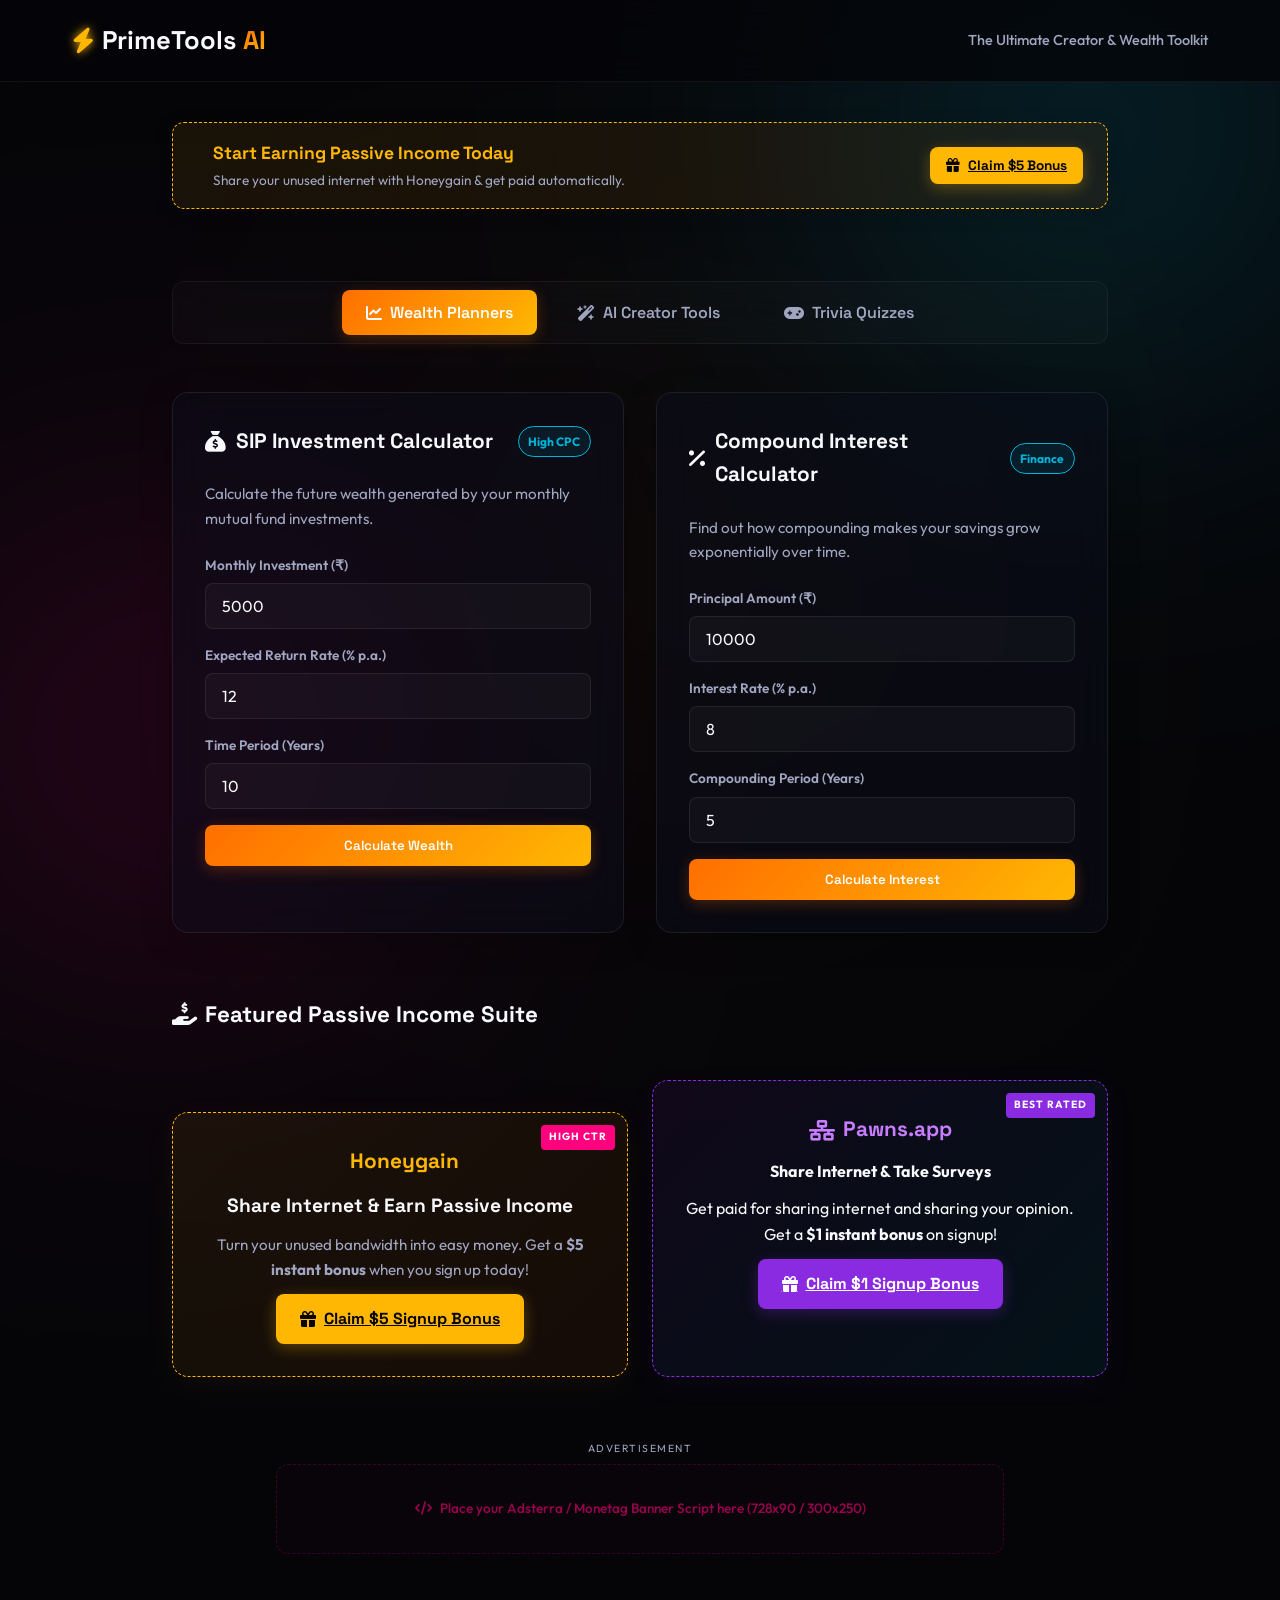
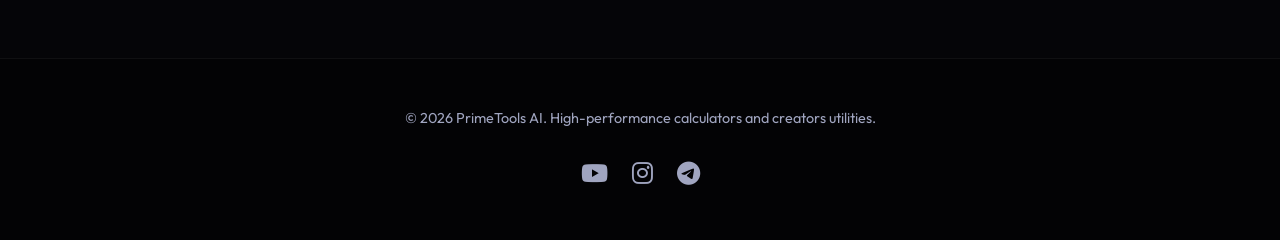
==== index.html @ d36f4ffd "initial commit" ====
<!DOCTYPE html>
<html lang="en">
<head>
  <meta charset="UTF-8">
  <meta name="viewport" content="width=device-width, initial-scale=1.0">
  <title>PrimeTools AI - Wealth Calculators, AI Creator Tools & Quizzes</title>
  <meta name="description" content="Calculate your future investments, generate viral social media content, and test your knowledge with interactive trivia quizzes.">
  <!-- Google Fonts -->
  <link rel="preconnect" href="https://fonts.googleapis.com">
  <link rel="preconnect" href="https://fonts.gstatic.com" crossorigin>
  <link href="https://fonts.googleapis.com/css2?family=Outfit:wght@400;500;600;700;800&family=Space+Grotesk:wght@400;500;600;700&display=swap" rel="stylesheet">
  <!-- Icons -->
  <link rel="stylesheet" href="https://cdnjs.cloudflare.com/ajax/libs/font-awesome/6.4.0/css/all.min.css">
  <link rel="stylesheet" href="style.css">
</head>
<body>

  <!-- Neon Glowing Background Shapes -->
  <div class="neon-glow glow-blue"></div>
  <div class="neon-glow glow-pink"></div>
  <div class="neon-glow glow-amber"></div>

  <!-- Header -->
  <header>
    <div class="header-container">
      <div class="logo">
        <i class="fa-solid fa-bolt logo-spark"></i>
        <span>PrimeTools <span class="accent-text">AI</span></span>
      </div>
      <div class="header-tagline">The Ultimate Creator & Wealth Toolkit</div>
    </div>
  </header>

  <main class="main-container">

    <!-- Honeygain Premium Leaderboard Banner -->
    <div class="honeygain-leaderboard">
      <div class="hg-leaderboard-content">
        <div class="hg-lb-left">
          <i class="fa-solid fa-bee hg-bee-icon" style="color: var(--accent-gold); font-size: 1.5rem;"></i>
          <div>
            <h3>Start Earning Passive Income Today</h3>
            <p>Share your unused internet with Honeygain & get paid automatically.</p>
          </div>
        </div>
        <a href="https://join.honeygain.com/YASHDBFA19" target="_blank" class="btn btn-honeygain btn-sm">
          <i class="fa-solid fa-gift"></i> Claim $5 Bonus
        </a>
      </div>
    </div>

    <!-- Interactive Navigation Tabs -->
    <div class="tabs-container">
      <button class="tab-btn active" onclick="switchTab('wealth')">
        <i class="fa-solid fa-chart-line"></i> Wealth Planners
      </button>
      <button class="tab-btn" onclick="switchTab('creator')">
        <i class="fa-solid fa-wand-magic-sparkles"></i> AI Creator Tools
      </button>
      <button class="tab-btn" onclick="switchTab('quizzes')">
        <i class="fa-solid fa-gamepad"></i> Trivia Quizzes
      </button>
    </div>

    <!-- TAB CONTENT: WEALTH PLANNERS -->
    <div id="wealth-tab" class="tab-content active">
      <div class="grid-two-cols">
        <!-- SIP Calculator Card -->
        <div class="glass-card tool-card">
          <div class="card-header">
            <h3><i class="fa-solid fa-sack-dollar"></i> SIP Investment Calculator</h3>
            <span class="badge badge-finance">High CPC</span>
          </div>
          <p class="tool-desc">Calculate the future wealth generated by your monthly mutual fund investments.</p>
          
          <div class="calculator-inputs">
            <div class="input-group">
              <label for="sip-monthly">Monthly Investment (₹)</label>
              <input type="number" id="sip-monthly" value="5000" min="500">
            </div>
            <div class="input-group">
              <label for="sip-rate">Expected Return Rate (% p.a.)</label>
              <input type="number" id="sip-rate" value="12" min="1" max="30">
            </div>
            <div class="input-group">
              <label for="sip-years">Time Period (Years)</label>
              <input type="number" id="sip-years" value="10" min="1" max="40">
            </div>
            <button class="btn btn-primary" onclick="calculateSIP()">Calculate Wealth</button>
          </div>

          <div class="calculator-results" id="sip-results" style="display: none;">
            <div class="result-row">
              <span>Invested Amount:</span>
              <span id="res-sip-invested" class="res-value">₹0</span>
            </div>
            <div class="result-row">
              <span>Estimated Returns:</span>
              <span id="res-sip-returns" class="res-value return-gain">₹0</span>
            </div>
            <div class="result-row total-wealth-row">
              <span>Total Future Value:</span>
              <span id="res-sip-total" class="res-value highlight-gold">₹0</span>
            </div>
          </div>
        </div>

        <!-- Compound Interest Calculator Card -->
        <div class="glass-card tool-card">
          <div class="card-header">
            <h3><i class="fa-solid fa-percent"></i> Compound Interest Calculator</h3>
            <span class="badge badge-finance">Finance</span>
          </div>
          <p class="tool-desc">Find out how compounding makes your savings grow exponentially over time.</p>

          <div class="calculator-inputs">
            <div class="input-group">
              <label for="ci-principal">Principal Amount (₹)</label>
              <input type="number" id="ci-principal" value="10000" min="100">
            </div>
            <div class="input-group">
              <label for="ci-rate">Interest Rate (% p.a.)</label>
              <input type="number" id="ci-rate" value="8" min="1" max="30">
            </div>
            <div class="input-group">
              <label for="ci-years">Compounding Period (Years)</label>
              <input type="number" id="ci-years" value="5" min="1" max="50">
            </div>
            <button class="btn btn-primary" onclick="calculateCI()">Calculate Interest</button>
          </div>

          <div class="calculator-results" id="ci-results" style="display: none;">
            <div class="result-row">
              <span>Initial Principal:</span>
              <span id="res-ci-principal" class="res-value">₹0</span>
            </div>
            <div class="result-row">
              <span>Interest Earned:</span>
              <span id="res-ci-earned" class="res-value return-gain">₹0</span>
            </div>
            <div class="result-row total-wealth-row">
              <span>Total Maturity Value:</span>
              <span id="res-ci-total" class="res-value highlight-cyan">₹0</span>
            </div>
          </div>
        </div>
      </div>
    </div>

    <!-- TAB CONTENT: AI CREATOR TOOLS -->
    <div id="creator-tab" class="tab-content">
      <div class="grid-two-cols">
        <!-- Title & Hooks Generator -->
        <div class="glass-card tool-card">
          <div class="card-header">
            <h3><i class="fa-solid fa-heading"></i> Viral Title & Hook Generator</h3>
            <span class="badge badge-ai">AI Utility</span>
          </div>
          <p class="tool-desc">Input a topic to instantly generate high-CTR clickbaity titles and hook statements.</p>
          
          <div class="input-group">
            <label for="creator-topic">Video Topic / Concept</label>
            <input type="text" id="creator-topic" placeholder="e.g. why Nokia failed, secret space discovery">
          </div>
          <button class="btn btn-primary" onclick="generateTitles()">Generate Titles & Hooks</button>

          <div class="ai-output-box" id="title-output" style="display: none;">
            <h4>Generated Title Options (High CTR):</h4>
            <ul class="options-list" id="generated-titles-list"></ul>
            <h4 style="margin-top: 1rem;">Opening Hook Sentences:</h4>
            <ul class="options-list" id="generated-hooks-list"></ul>
          </div>
        </div>

        <!-- Tags & Hashtags Generator -->
        <div class="glass-card tool-card">
          <div class="card-header">
            <h3><i class="fa-solid fa-hashtag"></i> Hashtag & SEO Tag Generator</h3>
            <span class="badge badge-ai">YouTube SEO</span>
          </div>
          <p class="tool-desc">Boost your search rankings with highly relevant SEO tags and viral social hashtags.</p>

          <div class="input-group">
            <label for="creator-niche">Video Niche / Category</label>
            <select id="creator-niche">
              <option value="business">Business Failures & Case Studies</option>
              <option value="football">Football History & Facts</option>
              <option value="space">Space & Cosmic Mysteries</option>
              <option value="conspiracy">Conspiracies & Secret History</option>
            </select>
          </div>
          <button class="btn btn-primary" onclick="generateTags()">Generate SEO Tags</button>

          <div class="ai-output-box" id="tags-output" style="display: none;">
            <h4>Viral Hashtags:</h4>
            <div id="hashtags-list" class="tags-badge-container"></div>
            <h4 style="margin-top: 1rem;">SEO Search Tags:</h4>
            <div id="seotags-list" class="tags-badge-container"></div>
            <button class="btn btn-secondary btn-sm" style="margin-top: 1rem;" onclick="copyAllTags()"><i class="fa-solid fa-copy"></i> Copy All Tags</button>
          </div>
        </div>
      </div>
    </div>

    <!-- TAB CONTENT: TRIVIA QUIZZES -->
    <div id="quizzes-tab" class="tab-content">
      <div class="kathas-grid">
        <!-- Quiz 1 -->
        <div class="glass-card katha-item" onclick="startQuiz('business')">
          <div class="katha-icon"><i class="fa-solid fa-briefcase"></i></div>
          <h3>Business Giants Downfall</h3>
          <p>Test your knowledge on why companies like Kodak, Blockbuster, and Yahoo collapsed. How much do you know?</p>
          <span class="read-more">Play Quiz Now <i class="fa-solid fa-gamepad"></i></span>
        </div>
        <!-- Quiz 2 -->
        <div class="glass-card katha-item" onclick="startQuiz('football')">
          <div class="katha-icon"><i class="fa-solid fa-circle-play"></i></div>
          <h3>Football Legends Trivia</h3>
          <p>Think you are a football expert? Answer questions about Messi, Ronaldo, Pele, and iconic World Cup matches.</p>
          <span class="read-more">Play Quiz Now <i class="fa-solid fa-gamepad"></i></span>
        </div>
        <!-- Quiz 3 -->
        <div class="glass-card katha-item" onclick="startQuiz('space')">
          <div class="katha-icon"><i class="fa-solid fa-meteor"></i></div>
          <h3>Cosmic Mysteries Quiz</h3>
          <p>Unravel the secrets of parallel universes, black holes, and mysterious cosmic events in this celestial test.</p>
          <span class="read-more">Play Quiz Now <i class="fa-solid fa-gamepad"></i></span>
        </div>
      </div>
    </div>

    <!-- Passive Income Zone (Honeygain & Pawns.app Grid) -->
    <h3 class="section-title"><i class="fa-solid fa-hand-holding-dollar"></i> Featured Passive Income Suite</h3>
    <div class="passive-grid">
      <!-- Honeygain Premium Affiliate Ad Card -->
      <div class="honeygain-ad-card">
        <div class="hg-badge">HIGH CTR</div>
        <div class="hg-content">
          <div class="hg-logo-sec">
            <i class="fa-solid fa-bee hg-bee-icon"></i>
            <span>Honeygain</span>
          </div>
          <h4>Share Internet & Earn Passive Income</h4>
          <p>Turn your unused bandwidth into easy money. Get a <strong>$5 instant bonus</strong> when you sign up today!</p>
          <a href="https://join.honeygain.com/YASHDBFA19" target="_blank" class="btn btn-honeygain">
            <i class="fa-solid fa-gift"></i> Claim $5 Signup Bonus
          </a>
        </div>
      </div>

      <!-- Pawns.app Premium Affiliate Ad Card -->
      <div class="pawns-ad-card">
        <div class="hg-badge pawns-badge">BEST RATED</div>
        <div class="hg-content">
          <div class="hg-logo-sec pawns-logo-sec">
            <i class="fa-solid fa-network-wired pawns-icon"></i>
            <span>Pawns.app</span>
          </div>
          <h4>Share Internet & Take Surveys</h4>
          <p>Get paid for sharing internet and sharing your opinion. Get a <strong>$1 instant bonus</strong> on signup!</p>
          <a href="https://pawns.app/?r=19926794" target="_blank" class="btn btn-pawns">
            <i class="fa-solid fa-gift"></i> Claim $1 Signup Bonus
          </a>
        </div>
      </div>
    </div>

    <!-- Adsterra / Monetag Banner Placement Placeholder -->
    <div class="adsterra-banner-slot">
      <span class="adsterra-badge">ADVERTISEMENT</span>
      <div class="adsterra-html-wrapper">
        <!-- Paste your Adsterra or Monetag 728x90 Banner Script Code Here -->
        <!-- Example: <script type="text/javascript"> ... </script> -->
        <span class="adsterra-placeholder-text">
          <i class="fa-solid fa-code"></i> Place your Adsterra / Monetag Banner Script here (728x90 / 300x250)
        </span>
      </div>
    </div>

  </main>

  <!-- Footer -->
  <footer>
    <div class="footer-content">
      <p>&copy; 2026 PrimeTools AI. High-performance calculators and creators utilities.</p>
      <div class="social-links">
        <a href="#"><i class="fa-brands fa-youtube"></i></a>
        <a href="#"><i class="fa-brands fa-instagram"></i></a>
        <a href="#"><i class="fa-brands fa-telegram"></i></a>
      </div>
    </div>
  </footer>

  <!-- QUIZ INTERACTIVE MODAL -->
  <div id="quiz-modal" class="modal">
    <div class="glass-card modal-content">
      <span class="close-btn" onclick="closeQuizModal()">&times;</span>
      <h2 id="quiz-title"><i class="fa-solid fa-circle-question"></i> Trivia Question</h2>
      <div class="modal-body">
        <div id="quiz-question-box" class="quiz-question-text">Question goes here...</div>
        
        <!-- Answer Choices Grid -->
        <div class="choices-grid" id="quiz-choices-box"></div>
        
        <div class="quiz-footer">
          <div class="quiz-score-indicator">Score: <span id="quiz-current-score" class="highlight-gold">0</span></div>
          <button id="quiz-next-btn" class="btn btn-primary" style="display: none;" onclick="nextQuestion()">Next Question</button>
        </div>
      </div>
    </div>
  </div>

  <script src="app.js"></script>
</body>
</html>
---- style.css ----
/* RESET & DESIGN SYSTEM VARIABLES */
:root {
  --bg-color: #050508;
  --card-bg: rgba(13, 15, 30, 0.45);
  --card-border: rgba(255, 255, 255, 0.08);
  --text-primary: #f8f9fc;
  --text-secondary: #a0a5c0;
  
  /* Glowing Saffron & Cyber Colors */
  --accent-gold: #ffb703;
  --accent-saffron: #ff6f00;
  --accent-blue: #00b4d8;
  --accent-pink: #ff007f;
  
  --glow-saffron: rgba(255, 111, 0, 0.25);
  --glow-blue: rgba(0, 180, 216, 0.2);
  --glow-pink: rgba(255, 0, 127, 0.2);
  
  --font-display: 'Space Grotesk', sans-serif;
  --font-body: 'Outfit', sans-serif;
  --glass-blur: blur(18px);
}

* {
  box-sizing: border-box;
  margin: 0;
  padding: 0;
  scroll-behavior: smooth;
}

body {
  background-color: var(--bg-color);
  color: var(--text-primary);
  font-family: var(--font-body);
  line-height: 1.6;
  overflow-x: hidden;
  position: relative;
  min-height: 100vh;
}

/* NEON GLOW EFFECTS */
.neon-glow {
  position: fixed;
  border-radius: 50%;
  filter: blur(150px);
  z-index: -1;
  pointer-events: none;
  opacity: 0.35;
  mix-blend-mode: screen;
}

.glow-blue {
  width: 50vw;
  height: 50vw;
  top: -15vw;
  right: -10vw;
  background: radial-gradient(circle, var(--accent-blue), transparent 70%);
  animation: floatOrb 25s ease-in-out infinite alternate;
}

.glow-pink {
  width: 45vw;
  height: 45vw;
  bottom: -10vw;
  left: -10vw;
  background: radial-gradient(circle, var(--accent-pink), transparent 70%);
  animation: floatOrb 20s ease-in-out infinite alternate-reverse;
}

.glow-amber {
  width: 35vw;
  height: 35vw;
  top: 40%;
  left: 35%;
  background: radial-gradient(circle, var(--accent-saffron), transparent 70%);
  opacity: 0.15;
}

@keyframes floatOrb {
  0% { transform: translate(0, 0) scale(1); }
  100% { transform: translate(8vw, 6vw) scale(1.2); }
}

/* HEADER */
header {
  background: rgba(5, 5, 8, 0.75);
  backdrop-filter: var(--glass-blur);
  border-bottom: 1px solid rgba(255, 255, 255, 0.05);
  position: sticky;
  top: 0;
  z-index: 100;
}

.header-container {
  max-width: 1200px;
  margin: 0 auto;
  padding: 1.25rem 2rem;
  display: flex;
  justify-content: space-between;
  align-items: center;
}

.logo {
  font-family: var(--font-display);
  font-size: 1.6rem;
  font-weight: 700;
  display: flex;
  align-items: center;
  gap: 0.5rem;
}

.logo-spark {
  color: var(--accent-gold);
  text-shadow: 0 0 10px var(--accent-gold);
}

.accent-text {
  background: linear-gradient(135deg, var(--accent-saffron), var(--accent-gold));
  -webkit-background-clip: text;
  -webkit-text-fill-color: transparent;
}

.header-tagline {
  color: var(--text-secondary);
  font-size: 0.9rem;
  font-weight: 500;
}

/* MAIN CONTAINER */
.main-container {
  max-width: 1000px;
  margin: 0 auto;
  padding: 2.5rem 2rem;
  display: flex;
  flex-direction: column;
  gap: 3rem;
}

/* ADSENSE WRAPPERS */
.ad-container {
  display: flex;
  flex-direction: column;
  gap: 0.4rem;
  margin: 0.5rem 0;
  width: 100%;
}

.ad-badge {
  font-size: 0.7rem;
  color: var(--text-secondary);
  text-transform: uppercase;
  letter-spacing: 1.5px;
  text-align: center;
}

.ad-slot {
  width: 100%;
  height: 90px;
  background: rgba(255, 255, 255, 0.02);
  border: 1px dashed rgba(255, 255, 255, 0.1);
  border-radius: 10px;
  display: flex;
  align-items: center;
  justify-content: center;
  transition: all 0.3s ease;
}

.ad-placeholder-text {
  font-size: 0.8rem;
  color: rgba(255, 255, 255, 0.25);
  display: flex;
  align-items: center;
  gap: 0.5rem;
}

.square-ad .ad-slot {
  height: 250px;
  max-width: 300px;
  margin: 0 auto;
}

/* TABS CONTAINER */
.tabs-container {
  display: flex;
  justify-content: center;
  gap: 1rem;
  background: rgba(255, 255, 255, 0.02);
  border: 1px solid rgba(255, 255, 255, 0.05);
  padding: 0.5rem;
  border-radius: 12px;
  backdrop-filter: var(--glass-blur);
}

.tab-btn {
  font-family: var(--font-display);
  font-weight: 600;
  font-size: 1rem;
  padding: 0.75rem 1.5rem;
  background: none;
  border: none;
  color: var(--text-secondary);
  cursor: pointer;
  border-radius: 8px;
  transition: all 0.3s cubic-bezier(0.165, 0.84, 0.44, 1);
  display: flex;
  align-items: center;
  gap: 0.5rem;
}

.tab-btn:hover {
  color: var(--text-primary);
  background: rgba(255, 255, 255, 0.03);
}

.tab-btn.active {
  background: linear-gradient(135deg, var(--accent-saffron), var(--accent-gold));
  color: white;
  box-shadow: 0 4px 15px var(--glow-saffron);
}

/* TAB CONTENT SWITCHING */
.tab-content {
  display: none;
  animation: fadeIn 0.4s ease;
}

.tab-content.active {
  display: block;
}

@keyframes fadeIn {
  from { opacity: 0; transform: translateY(10px); }
  to { opacity: 1; transform: translateY(0); }
}

/* GRIDS */
.grid-two-cols {
  display: grid;
  grid-template-columns: repeat(auto-fit, minmax(320px, 1fr));
  gap: 2rem;
}

/* GLASS CARD */
.glass-card {
  background: var(--card-bg);
  backdrop-filter: var(--glass-blur);
  border: 1px solid var(--card-border);
  border-radius: 16px;
  box-shadow: 0 8px 32px 0 rgba(0, 0, 0, 0.25);
  transition: all 0.3s cubic-bezier(0.165, 0.84, 0.44, 1);
}

.glass-card:hover {
  border-color: rgba(255, 255, 255, 0.15);
  box-shadow: 0 12px 40px rgba(0, 180, 216, 0.15);
  transform: translateY(-4px);
}

/* TOOL CARDS */
.tool-card {
  padding: 2rem;
  display: flex;
  flex-direction: column;
  gap: 1.5rem;
}

.card-header {
  display: flex;
  justify-content: space-between;
  align-items: center;
}

.card-header h3 {
  font-family: var(--font-display);
  font-size: 1.3rem;
  display: flex;
  align-items: center;
  gap: 0.6rem;
}

.badge {
  font-size: 0.75rem;
  font-weight: 700;
  padding: 0.3rem 0.6rem;
  border-radius: 20px;
  border: 1px solid;
}

.badge-finance {
  background: rgba(0, 180, 216, 0.1);
  border-color: var(--accent-blue);
  color: var(--accent-blue);
}

.badge-ai {
  background: rgba(255, 0, 127, 0.1);
  border-color: var(--accent-pink);
  color: var(--accent-pink);
}

.tool-desc {
  color: var(--text-secondary);
  font-size: 0.95rem;
}

/* CALCULATOR FORMS */
.calculator-inputs {
  display: flex;
  flex-direction: column;
  gap: 1rem;
}

.input-group {
  display: flex;
  flex-direction: column;
  gap: 0.4rem;
}

.input-group label {
  font-size: 0.85rem;
  color: var(--text-secondary);
  font-weight: 600;
}

.input-group input, .input-group select {
  font-family: var(--font-body);
  font-size: 1rem;
  padding: 0.75rem 1rem;
  background: rgba(255, 255, 255, 0.03);
  border: 1px solid rgba(255, 255, 255, 0.08);
  border-radius: 8px;
  color: var(--text-primary);
  outline: none;
  transition: all 0.3s ease;
}

.input-group input:focus, .input-group select:focus {
  border-color: var(--accent-blue);
  background: rgba(255, 255, 255, 0.05);
}

/* BUTTONS */
.btn {
  font-family: var(--font-display);
  font-weight: 600;
  padding: 0.75rem 1.5rem;
  border-radius: 8px;
  border: none;
  cursor: pointer;
  display: flex;
  align-items: center;
  justify-content: center;
  gap: 0.5rem;
  transition: all 0.3s ease;
}

.btn-primary {
  background: linear-gradient(135deg, var(--accent-saffron), var(--accent-gold));
  color: white;
  box-shadow: 0 4px 15px var(--glow-saffron);
}

.btn-primary:hover {
  transform: translateY(-2px);
  box-shadow: 0 6px 20px rgba(255, 111, 0, 0.45);
}

.btn-secondary {
  background: rgba(255, 255, 255, 0.05);
  border: 1px solid rgba(255, 255, 255, 0.1);
  color: var(--text-primary);
}

.btn-secondary:hover {
  background: rgba(255, 255, 255, 0.1);
  border-color: rgba(255, 255, 255, 0.2);
}

.btn-sm {
  padding: 0.5rem 1rem;
  font-size: 0.85rem;
}

/* RESULTS BOX */
.calculator-results {
  background: rgba(0, 0, 0, 0.2);
  border: 1px solid rgba(255, 255, 255, 0.05);
  border-radius: 10px;
  padding: 1.25rem;
  display: flex;
  flex-direction: column;
  gap: 0.75rem;
  animation: slideUp 0.4s ease;
}

@keyframes slideUp {
  from { opacity: 0; transform: translateY(10px); }
  to { opacity: 1; transform: translateY(0); }
}

.result-row {
  display: flex;
  justify-content: space-between;
  font-size: 0.95rem;
}

.res-value {
  font-weight: 600;
}

.return-gain {
  color: #06d6a0;
}

.total-wealth-row {
  border-top: 1px solid rgba(255, 255, 255, 0.05);
  padding-top: 0.75rem;
  font-weight: 700;
  font-size: 1.1rem;
}

.highlight-gold {
  color: var(--accent-gold);
  text-shadow: 0 0 10px rgba(255, 183, 3, 0.3);
}

.highlight-cyan {
  color: var(--accent-blue);
  text-shadow: 0 0 10px rgba(0, 180, 216, 0.3);
}

/* AI OUTPUT BOX */
.ai-output-box {
  background: rgba(0, 0, 0, 0.25);
  border: 1px solid rgba(255, 255, 255, 0.05);
  border-radius: 10px;
  padding: 1.5rem;
  display: flex;
  flex-direction: column;
  gap: 1rem;
  animation: slideUp 0.4s ease;
}

.ai-output-box h4 {
  font-family: var(--font-display);
  font-size: 1.05rem;
  border-bottom: 1px solid rgba(255, 255, 255, 0.05);
  padding-bottom: 0.5rem;
}

.options-list {
  list-style: none;
  display: flex;
  flex-direction: column;
  gap: 0.75rem;
}

.options-list li {
  padding: 0.75rem 1rem;
  background: rgba(255, 255, 255, 0.02);
  border: 1px solid rgba(255, 255, 255, 0.05);
  border-radius: 8px;
  font-size: 0.95rem;
  cursor: pointer;
  transition: all 0.3s ease;
  position: relative;
}

.options-list li:hover {
  background: rgba(255, 255, 255, 0.05);
  border-color: var(--accent-blue);
  transform: translateX(4px);
}

.options-list li::after {
  content: 'Copy';
  position: absolute;
  right: 12px;
  top: 50%;
  transform: translateY(-50%);
  font-size: 0.75rem;
  color: var(--text-secondary);
  opacity: 0;
  transition: opacity 0.3s ease;
}

.options-list li:hover::after {
  opacity: 1;
}

/* TAGS CONTAINER */
.tags-badge-container {
  display: flex;
  flex-wrap: wrap;
  gap: 0.5rem;
}

.tag-badge {
  font-size: 0.8rem;
  font-weight: 500;
  background: rgba(255, 255, 255, 0.03);
  border: 1px solid rgba(255, 255, 255, 0.08);
  padding: 0.4rem 0.8rem;
  border-radius: 20px;
  cursor: pointer;
  transition: all 0.3s ease;
}

.tag-badge:hover {
  background: rgba(255, 0, 127, 0.08);
  border-color: var(--accent-pink);
  color: var(--accent-pink);
}

/* KATHAS GRID */
.kathas-grid {
  display: grid;
  grid-template-columns: repeat(auto-fit, minmax(280px, 1fr));
  gap: 1.5rem;
}

.katha-item {
  padding: 2rem;
  cursor: pointer;
  display: flex;
  flex-direction: column;
  gap: 1rem;
}

.katha-icon {
  width: 50px;
  height: 50px;
  background: rgba(0, 180, 216, 0.1);
  border: 1px solid var(--accent-blue);
  border-radius: 50%;
  display: flex;
  align-items: center;
  justify-content: center;
  font-size: 1.5rem;
  color: var(--accent-blue);
  text-shadow: 0 0 8px var(--glow-blue);
}

.katha-item:nth-child(2) .katha-icon {
  background: rgba(255, 111, 0, 0.1);
  border-color: var(--accent-saffron);
  color: var(--accent-saffron);
}

.katha-item:nth-child(3) .katha-icon {
  background: rgba(255, 0, 127, 0.1);
  border-color: var(--accent-pink);
  color: var(--accent-pink);
}

.katha-item h3 {
  font-family: var(--font-display);
  font-size: 1.25rem;
}

.katha-item p {
  color: var(--text-secondary);
  font-size: 0.95rem;
  flex-grow: 1;
}

.read-more {
  font-size: 0.9rem;
  font-weight: 600;
  color: var(--accent-gold);
  display: flex;
  align-items: center;
  gap: 0.3rem;
  transition: all 0.3s ease;
}

.katha-item:hover .read-more {
  transform: translateX(5px);
}

/* FOOTER */
footer {
  border-top: 1px solid rgba(255, 255, 255, 0.05);
  background: #030305;
  padding: 3rem 2rem;
  margin-top: 4rem;
  text-align: center;
}

.footer-content {
  max-width: 1200px;
  margin: 0 auto;
  display: flex;
  flex-direction: column;
  align-items: center;
  gap: 1.5rem;
}

.footer-content p {
  color: var(--text-secondary);
  font-size: 0.9rem;
}

.social-links {
  display: flex;
  gap: 1.5rem;
}

.social-links a {
  color: var(--text-secondary);
  font-size: 1.5rem;
  transition: all 0.3s ease;
}

.social-links a:hover {
  color: var(--accent-gold);
}

/* MODAL STYLES */
.modal {
  display: none;
  position: fixed;
  top: 0;
  left: 0;
  width: 100%;
  height: 100%;
  background: rgba(0, 0, 0, 0.85);
  backdrop-filter: blur(8px);
  z-index: 1000;
  align-items: center;
  justify-content: center;
}

.modal-content {
  width: 90%;
  max-width: 550px;
  padding: 2.5rem;
  position: relative;
  max-height: 80vh;
  overflow-y: auto;
}

.close-btn {
  position: absolute;
  top: 1rem;
  right: 1.5rem;
  font-size: 2rem;
  cursor: pointer;
  color: var(--text-secondary);
  transition: color 0.3s ease;
}

.close-btn:hover {
  color: var(--accent-pink);
}

.modal-body {
  margin-top: 1.5rem;
  display: flex;
  flex-direction: column;
  gap: 1.5rem;
}

/* QUIZ SPECIFICS */
.quiz-question-text {
  font-size: 1.25rem;
  font-weight: 600;
  color: var(--text-primary);
  line-height: 1.4;
  border-left: 4px solid var(--accent-gold);
  padding-left: 0.75rem;
}

.choices-grid {
  display: flex;
  flex-direction: column;
  gap: 0.75rem;
  margin: 1.5rem 0;
}

.quiz-choice-btn {
  width: 100%;
  text-align: left;
  padding: 1rem 1.25rem;
  background: rgba(255, 255, 255, 0.02);
  border: 1px solid rgba(255, 255, 255, 0.08);
  border-radius: 8px;
  color: var(--text-primary);
  font-family: var(--font-body);
  font-size: 1rem;
  cursor: pointer;
  transition: all 0.3s ease;
}

.quiz-choice-btn:hover:not(.selected) {
  background: rgba(255, 255, 255, 0.05);
  border-color: rgba(255, 255, 255, 0.2);
}

.quiz-choice-btn.correct {
  background: rgba(6, 214, 160, 0.15) !important;
  border-color: #06d6a0 !important;
  color: #06d6a0;
  font-weight: 600;
}

.quiz-choice-btn.wrong {
  background: rgba(239, 71, 111, 0.15) !important;
  border-color: #ef476f !important;
  color: #ef476f;
}

.quiz-footer {
  display: flex;
  justify-content: space-between;
  align-items: center;
  border-top: 1px solid rgba(255, 255, 255, 0.05);
  padding-top: 1rem;
}

.quiz-score-indicator {
  font-weight: 600;
  font-size: 1rem;
}

/* RESPONSIVE */
@media (max-width: 768px) {
  .header-container {
    flex-direction: column;
    gap: 0.5rem;
    text-align: center;
  }
  .tabs-container {
    flex-direction: column;
    width: 100%;
  }
  .tab-btn {
    justify-content: center;
    width: 100%;
  }
}

/* HONEYGAIN AFFILIATE CARD */
.honeygain-ad-card {
  background: linear-gradient(135deg, rgba(255, 183, 3, 0.07), rgba(255, 111, 0, 0.07));
  border: 1px dashed var(--accent-gold);
  border-radius: 16px;
  padding: 2rem;
  text-align: center;
  position: relative;
  overflow: hidden;
  box-shadow: 0 8px 32px 0 rgba(255, 183, 3, 0.05);
  margin-top: 2rem;
  transition: all 0.3s cubic-bezier(0.165, 0.84, 0.44, 1);
}

.honeygain-ad-card:hover {
  border-style: solid;
  transform: translateY(-4px);
  box-shadow: 0 12px 40px rgba(255, 183, 3, 0.15);
}

.hg-badge {
  position: absolute;
  top: 12px;
  right: 12px;
  background: var(--accent-pink);
  color: white;
  font-size: 0.65rem;
  font-weight: 700;
  padding: 0.25rem 0.5rem;
  border-radius: 4px;
  letter-spacing: 1px;
}

.hg-content {
  display: flex;
  flex-direction: column;
  align-items: center;
  gap: 0.75rem;
}

.hg-logo-sec {
  display: flex;
  align-items: center;
  gap: 0.5rem;
  font-family: var(--font-display);
  font-size: 1.3rem;
  font-weight: 700;
  color: var(--accent-gold);
}

.hg-bee-icon {
  animation: hoverBee 2s ease-in-out infinite alternate;
}

@keyframes hoverBee {
  0% { transform: translateY(0) rotate(0deg); }
  100% { transform: translateY(-4px) rotate(5deg); }
}

.honeygain-ad-card h4 {
  font-family: var(--font-display);
  font-size: 1.2rem;
  font-weight: 700;
}

.honeygain-ad-card p {
  color: var(--text-secondary);
  font-size: 0.95rem;
  max-width: 500px;
}

.btn-honeygain {
  background: var(--accent-gold);
  color: #050508;
  font-weight: 700;
  box-shadow: 0 4px 15px rgba(255, 183, 3, 0.3);
}

.btn-honeygain:hover {
  background: #ffc300;
  transform: translateY(-2px);
  box-shadow: 0 6px 20px rgba(255, 183, 3, 0.5);
}

/* HONEYGAIN LEADERBOARD */
.honeygain-leaderboard {
  background: linear-gradient(90deg, rgba(255, 183, 3, 0.08), rgba(255, 111, 0, 0.08));
  border: 1px dashed var(--accent-gold);
  border-radius: 12px;
  padding: 1rem 1.5rem;
  margin-bottom: 1.5rem;
  box-shadow: 0 4px 20px rgba(0, 0, 0, 0.15);
  transition: all 0.3s ease;
}

.honeygain-leaderboard:hover {
  border-style: solid;
  transform: translateY(-2px);
  box-shadow: 0 6px 25px rgba(255, 183, 3, 0.12);
}

.hg-leaderboard-content {
  display: flex;
  justify-content: space-between;
  align-items: center;
  flex-wrap: wrap;
  gap: 1rem;
}

.hg-lb-left {
  display: flex;
  align-items: center;
  gap: 1rem;
  text-align: left;
}

.hg-lb-left h3 {
  font-family: var(--font-display);
  font-size: 1.1rem;
  font-weight: 700;
  color: var(--accent-gold);
  margin-bottom: 0.2rem;
}

.hg-lb-left p {
  color: var(--text-secondary);
  font-size: 0.85rem;
}

@media (max-width: 600px) {
  .hg-leaderboard-content {
    flex-direction: column;
    text-align: center;
  }
  .hg-lb-left {
    flex-direction: column;
    text-align: center;
    gap: 0.5rem;
  }
}

/* PASSIVE INCOME SUITE GRID */
.section-title {
  font-family: var(--font-display);
  font-size: 1.4rem;
  margin-top: 1rem;
  margin-bottom: -1rem;
  display: flex;
  align-items: center;
  gap: 0.5rem;
  color: var(--text-primary);
}

.passive-grid {
  display: grid;
  grid-template-columns: repeat(auto-fit, minmax(320px, 1fr));
  gap: 1.5rem;
  margin-top: 1rem;
}

/* PAWNS APP CARD */
.pawns-ad-card {
  background: linear-gradient(135deg, rgba(138, 43, 226, 0.08), rgba(0, 180, 216, 0.08));
  border: 1px dashed #8a2be2;
  border-radius: 16px;
  padding: 2rem;
  text-align: center;
  position: relative;
  overflow: hidden;
  box-shadow: 0 8px 32px 0 rgba(138, 43, 226, 0.05);
  transition: all 0.3s cubic-bezier(0.165, 0.84, 0.44, 1);
}

.pawns-ad-card:hover {
  border-style: solid;
  transform: translateY(-4px);
  box-shadow: 0 12px 40px rgba(138, 43, 226, 0.15);
}

.pawns-badge {
  background: #8a2be2 !important;
}

.pawns-logo-sec {
  color: #c77dff !important;
}

.pawns-icon {
  animation: pulseIcon 2.5s infinite alternate;
}

@keyframes pulseIcon {
  0% { transform: scale(1); }
  100% { transform: scale(1.1); }
}

.btn-pawns {
  background: #8a2be2;
  color: white;
  font-weight: 700;
  box-shadow: 0 4px 15px rgba(138, 43, 226, 0.3);
}

.btn-pawns:hover {
  background: #9d4edd;
  transform: translateY(-2px);
  box-shadow: 0 6px 20px rgba(138, 43, 226, 0.5);
}

/* ADSTERRA BANNER SLOT */
.adsterra-banner-slot {
  width: 100%;
  max-width: 728px;
  margin: 1rem auto 0 auto;
  display: flex;
  flex-direction: column;
  align-items: center;
  gap: 0.4rem;
}

.adsterra-badge {
  font-size: 0.65rem;
  color: var(--text-secondary);
  text-transform: uppercase;
  letter-spacing: 1.5px;
}

.adsterra-html-wrapper {
  width: 100%;
  min-height: 90px;
  background: rgba(255, 0, 127, 0.02);
  border: 1px dashed rgba(255, 0, 127, 0.2);
  border-radius: 12px;
  display: flex;
  align-items: center;
  justify-content: center;
  padding: 1.5rem;
  text-align: center;
  transition: all 0.3s ease;
}

.adsterra-html-wrapper:hover {
  border-color: var(--accent-pink);
  background: rgba(255, 0, 127, 0.04);
}

.adsterra-placeholder-text {
  font-size: 0.85rem;
  color: rgba(255, 0, 127, 0.6);
  font-weight: 500;
  display: flex;
  align-items: center;
  gap: 0.5rem;
}
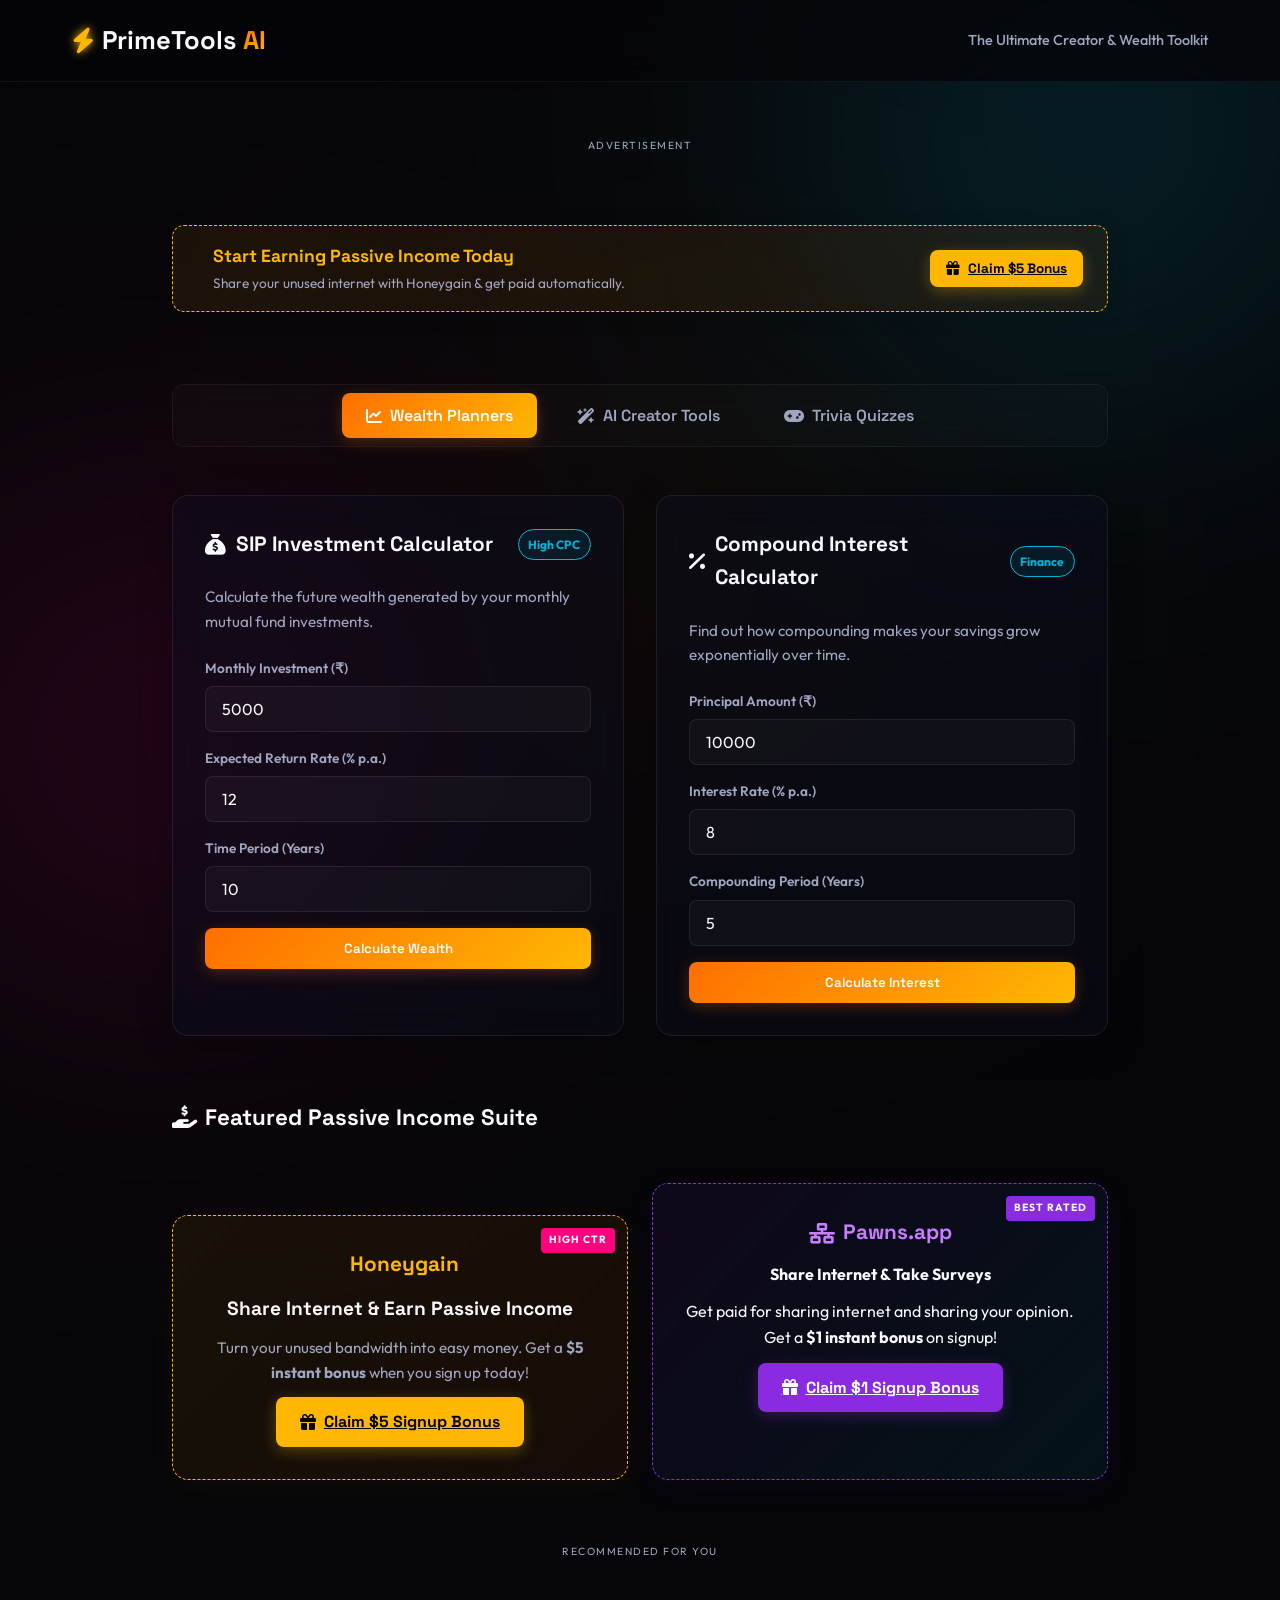
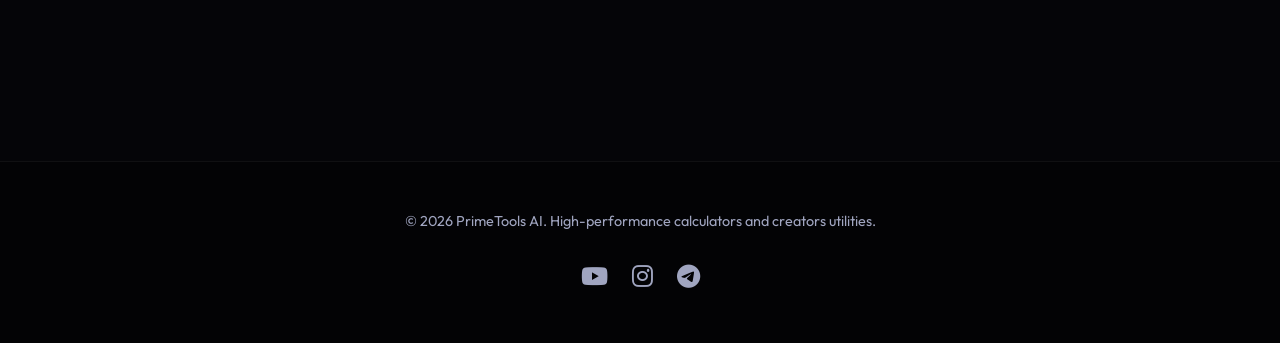
==== commit 5e5aa05a: "integrate adsterra banners and smartlink" ====
--- a/index.html
+++ b/index.html
@@ -33,6 +33,23 @@
 
   <main class="main-container">
 
+    <!-- Adsterra Leaderboard Banner (728x90) -->
+    <div class="adsterra-banner-slot" style="margin-bottom: 1rem;">
+      <span class="adsterra-badge">ADVERTISEMENT</span>
+      <div style="text-align: center; width: 100%; overflow: hidden;">
+        <script>
+          atOptions = {
+            'key' : '234349c661143684049f8d5091c6eefd',
+            'format' : 'iframe',
+            'height' : 90,
+            'width' : 728,
+            'params' : {}
+          };
+        </script>
+        <script src="https://www.highperformanceformat.com/234349c661143684049f8d5091c6eefd/invoke.js"></script>
+      </div>
+    </div>
+
     <!-- Honeygain Premium Leaderboard Banner -->
     <div class="honeygain-leaderboard">
       <div class="hg-leaderboard-content">
@@ -226,6 +243,15 @@
           <p>Unravel the secrets of parallel universes, black holes, and mysterious cosmic events in this celestial test.</p>
           <span class="read-more">Play Quiz Now <i class="fa-solid fa-gamepad"></i></span>
         </div>
+        <!-- Smartlink Reward Offer Card (High CTR) -->
+        <div class="glass-card katha-item" onclick="window.open('https://www.effectivecpmnetwork.com/dncnmwuvv9?key=79d5ea5398e33b6b94e27617606a170c', '_blank')">
+          <div class="katha-icon" style="background: rgba(255, 0, 127, 0.1); border-color: var(--accent-pink); color: var(--accent-pink); text-shadow: 0 0 8px var(--glow-pink);">
+            <i class="fa-solid fa-gift"></i>
+          </div>
+          <h3>Claim Free Reward & Spin</h3>
+          <p>Get instant access to premium creator graphic packs, viral background templates, and surprise rewards.</p>
+          <span class="read-more" style="color: var(--accent-pink);">Claim Reward Now <i class="fa-solid fa-arrow-up-right-from-square"></i></span>
+        </div>
       </div>
     </div>
 
@@ -265,15 +291,12 @@
       </div>
     </div>
 
-    <!-- Adsterra / Monetag Banner Placement Placeholder -->
+    <!-- Adsterra Native Banner -->
     <div class="adsterra-banner-slot">
-      <span class="adsterra-badge">ADVERTISEMENT</span>
-      <div class="adsterra-html-wrapper">
-        <!-- Paste your Adsterra or Monetag 728x90 Banner Script Code Here -->
-        <!-- Example: <script type="text/javascript"> ... </script> -->
-        <span class="adsterra-placeholder-text">
-          <i class="fa-solid fa-code"></i> Place your Adsterra / Monetag Banner Script here (728x90 / 300x250)
-        </span>
+      <span class="adsterra-badge">RECOMMENDED FOR YOU</span>
+      <div style="width:100%; min-height:90px; padding: 1rem 0;">
+        <script async="async" data-cfasync="false" src="https://pl29785603.effectivecpmnetwork.com/966409292fb639722bff7c995567f89d/invoke.js"></script>
+        <div id="container-966409292fb639722bff7c995567f89d"></div>
       </div>
     </div>
 
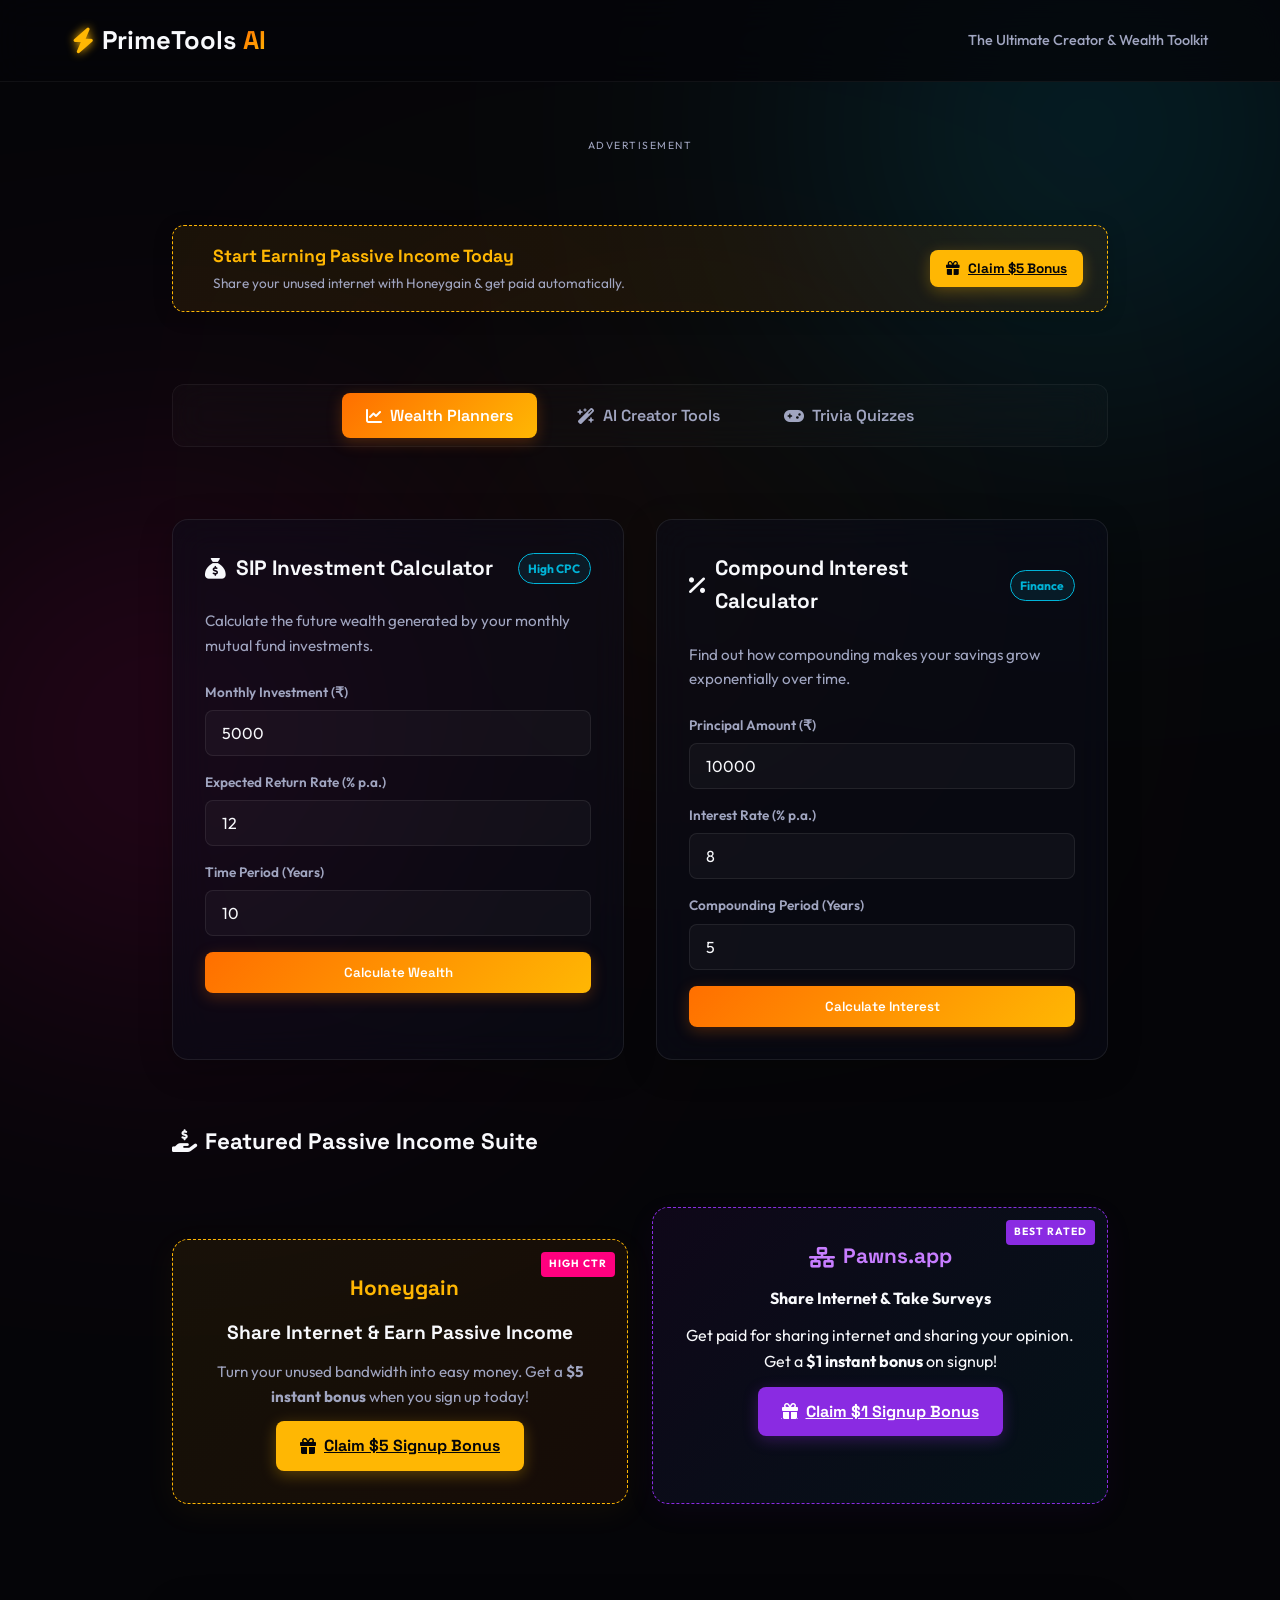
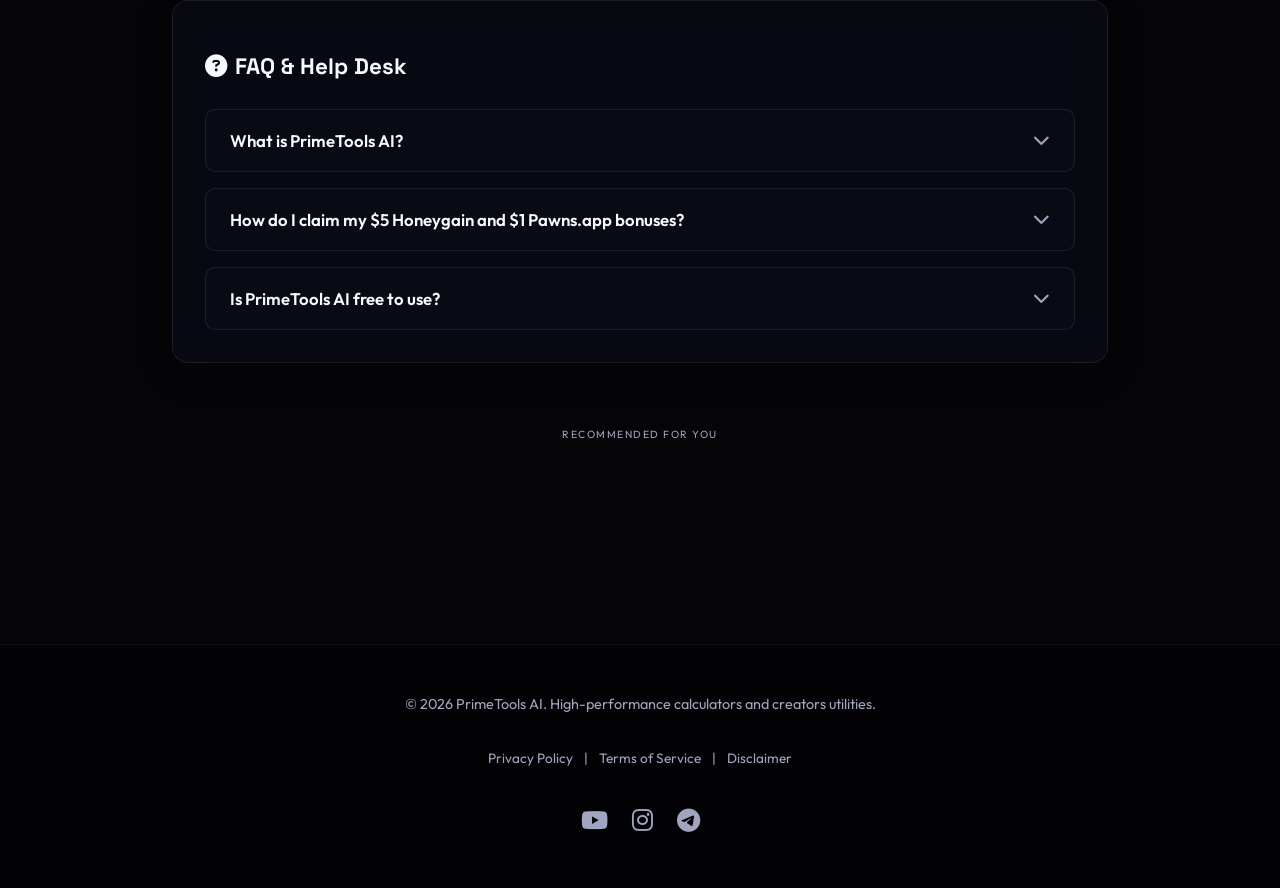
==== commit 16bae840: "add tab ad banners, collapsible faq section, and footer legal modals" ====
--- a/index.html
+++ b/index.html
@@ -81,6 +81,20 @@
 
     <!-- TAB CONTENT: WEALTH PLANNERS -->
     <div id="wealth-tab" class="tab-content active">
+      <!-- Tab Banner Ad (728x90) -->
+      <div class="adsterra-tab-banner" style="margin-bottom: 1.5rem; text-align: center;">
+        <script>
+          atOptions = {
+            'key' : '234349c661143684049f8d5091c6eefd',
+            'format' : 'iframe',
+            'height' : 90,
+            'width' : 728,
+            'params' : {}
+          };
+        </script>
+        <script src="https://www.highperformanceformat.com/234349c661143684049f8d5091c6eefd/invoke.js"></script>
+      </div>
+
       <div class="grid-two-cols">
         <!-- SIP Calculator Card -->
         <div class="glass-card tool-card">
@@ -166,6 +180,20 @@
 
     <!-- TAB CONTENT: AI CREATOR TOOLS -->
     <div id="creator-tab" class="tab-content">
+      <!-- Tab Banner Ad (728x90) -->
+      <div class="adsterra-tab-banner" style="margin-bottom: 1.5rem; text-align: center;">
+        <script>
+          atOptions = {
+            'key' : '234349c661143684049f8d5091c6eefd',
+            'format' : 'iframe',
+            'height' : 90,
+            'width' : 728,
+            'params' : {}
+          };
+        </script>
+        <script src="https://www.highperformanceformat.com/234349c661143684049f8d5091c6eefd/invoke.js"></script>
+      </div>
+
       <div class="grid-two-cols">
         <!-- Title & Hooks Generator -->
         <div class="glass-card tool-card">
@@ -221,6 +249,20 @@
 
     <!-- TAB CONTENT: TRIVIA QUIZZES -->
     <div id="quizzes-tab" class="tab-content">
+      <!-- Tab Banner Ad (728x90) -->
+      <div class="adsterra-tab-banner" style="margin-bottom: 1.5rem; text-align: center;">
+        <script>
+          atOptions = {
+            'key' : '234349c661143684049f8d5091c6eefd',
+            'format' : 'iframe',
+            'height' : 90,
+            'width' : 728,
+            'params' : {}
+          };
+        </script>
+        <script src="https://www.highperformanceformat.com/234349c661143684049f8d5091c6eefd/invoke.js"></script>
+      </div>
+
       <div class="kathas-grid">
         <!-- Quiz 1 -->
         <div class="glass-card katha-item" onclick="startQuiz('business')">
@@ -291,6 +333,37 @@
       </div>
     </div>
 
+    <!-- Collapsible FAQ Accordion Section -->
+    <div class="faq-container glass-card" style="margin-top: 3rem; padding: 2rem;">
+      <h3 class="section-title" style="margin-bottom: 1.5rem;"><i class="fa-solid fa-circle-question"></i> FAQ & Help Desk</h3>
+      <div class="faq-accordion">
+        <div class="faq-item">
+          <button class="faq-toggle" onclick="toggleFaq(this)">
+            <span>What is PrimeTools AI?</span> <i class="fa-solid fa-chevron-down"></i>
+          </button>
+          <div class="faq-content">
+            <p>PrimeTools AI is a premium hub for content creators and retail investors. We provide high-accuracy SIP and Compound Interest planners, SEO title/hook generators, and engaging trivia quizzes to boost user engagement.</p>
+          </div>
+        </div>
+        <div class="faq-item">
+          <button class="faq-toggle" onclick="toggleFaq(this)">
+            <span>How do I claim my $5 Honeygain and $1 Pawns.app bonuses?</span> <i class="fa-solid fa-chevron-down"></i>
+          </button>
+          <div class="faq-content">
+            <p>Simply scroll to the "Featured Passive Income Suite" at the bottom of the page, click the respective buttons ("Claim $5 Signup Bonus" or "Claim $1 Signup Bonus"), and sign up. The bonus rewards will be credited directly to your platform dashboard accounts instantly.</p>
+          </div>
+        </div>
+        <div class="faq-item">
+          <button class="faq-toggle" onclick="toggleFaq(this)">
+            <span>Is PrimeTools AI free to use?</span> <i class="fa-solid fa-chevron-down"></i>
+          </button>
+          <div class="faq-content">
+            <p>Yes, all wealth planners, tag builders, and trivia quiz systems on PrimeTools AI are 100% free of charge and require no subscription or signups.</p>
+          </div>
+        </div>
+      </div>
+    </div>
+
     <!-- Adsterra Native Banner -->
     <div class="adsterra-banner-slot">
       <span class="adsterra-badge">RECOMMENDED FOR YOU</span>
@@ -306,6 +379,11 @@
   <footer>
     <div class="footer-content">
       <p>&copy; 2026 PrimeTools AI. High-performance calculators and creators utilities.</p>
+      <div class="footer-legal-links" style="margin: 0.5rem 0; font-size: 0.85rem; color: var(--text-secondary);">
+        <a href="javascript:void(0)" onclick="openModal('privacy-modal')" style="color: var(--text-secondary); text-decoration: none; margin: 0 0.5rem;">Privacy Policy</a> | 
+        <a href="javascript:void(0)" onclick="openModal('terms-modal')" style="color: var(--text-secondary); text-decoration: none; margin: 0 0.5rem;">Terms of Service</a> |
+        <a href="javascript:void(0)" onclick="openModal('disclaimer-modal')" style="color: var(--text-secondary); text-decoration: none; margin: 0 0.5rem;">Disclaimer</a>
+      </div>
       <div class="social-links">
         <a href="#"><i class="fa-brands fa-youtube"></i></a>
         <a href="#"><i class="fa-brands fa-instagram"></i></a>
@@ -333,6 +411,48 @@
     </div>
   </div>
 
+  <!-- PRIVACY POLICY MODAL -->
+  <div id="privacy-modal" class="modal">
+    <div class="glass-card modal-content">
+      <span class="close-btn" onclick="closeModal('privacy-modal')">&times;</span>
+      <h2><i class="fa-solid fa-user-shield"></i> Privacy Policy</h2>
+      <div class="modal-body" style="font-size: 0.95rem; text-align: left; max-height: 50vh; overflow-y: auto; color: var(--text-secondary);">
+        <p>Your privacy is important to us. This Privacy Policy explains how PrimeTools AI collects, uses, and safeguards your information when you visit our website.</p>
+        <h4 style="margin-top: 1rem; color: var(--accent-gold);">Information Collection</h4>
+        <p>We do not collect personal identifying information. We only use browser local storage to save your trivia scores locally. Third-party advertising networks (like Adsterra) may use cookies or device identifiers to serve personalized ads.</p>
+        <h4 style="margin-top: 1rem; color: var(--accent-gold);">Third-Party Advertisers</h4>
+        <p>We use third-party advertising companies to serve ads when you visit our website. These companies may use information about your visits to this and other websites in order to provide advertisements about goods and services of interest to you.</p>
+      </div>
+    </div>
+  </div>
+
+  <!-- TERMS OF SERVICE MODAL -->
+  <div id="terms-modal" class="modal">
+    <div class="glass-card modal-content">
+      <span class="close-btn" onclick="closeModal('terms-modal')">&times;</span>
+      <h2><i class="fa-solid fa-file-contract"></i> Terms of Service</h2>
+      <div class="modal-body" style="font-size: 0.95rem; text-align: left; max-height: 50vh; overflow-y: auto; color: var(--text-secondary);">
+        <p>By accessing or using PrimeTools AI, you agree to comply with and be bound by these Terms of Service.</p>
+        <h4 style="margin-top: 1rem; color: var(--accent-gold);">Use of Services</h4>
+        <p>You agree to use our calculators, creator utilities, and quizzes for personal, non-commercial purposes only. Any exploitation of security flaws or automation of calculator systems is prohibited.</p>
+        <h4 style="margin-top: 1rem; color: var(--accent-gold);">Disclaimer of Warranties</h4>
+        <p>The calculators and templates are provided "as-is". We do not guarantee financial success or viral growth using our systems. Investment calculations are estimates only.</p>
+      </div>
+    </div>
+  </div>
+
+  <!-- DISCLAIMER MODAL -->
+  <div id="disclaimer-modal" class="modal">
+    <div class="glass-card modal-content">
+      <span class="close-btn" onclick="closeModal('disclaimer-modal')">&times;</span>
+      <h2><i class="fa-solid fa-triangle-exclamation"></i> Financial Disclaimer</h2>
+      <div class="modal-body" style="font-size: 0.95rem; text-align: left; max-height: 50vh; overflow-y: auto; color: var(--text-secondary);">
+        <p><strong>IMPORTANT:</strong> All financial calculations, compounding estimations, and investment growth figures shown on PrimeTools AI are strictly for educational and illustrative purposes.</p>
+        <p style="margin-top: 0.5rem;">We do not offer professional investment advice. Mutual funds and stock investments are subject to market risks. Please consult a certified financial advisor before making actual investments.</p>
+      </div>
+    </div>
+  </div>
+
   <script src="app.js"></script>
 </body>
 </html>
--- a/style.css
+++ b/style.css
@@ -994,3 +994,73 @@
   align-items: center;
   gap: 0.5rem;
 }
+
+/* FAQ SECTION & ACCORDION */
+.faq-accordion {
+  display: flex;
+  flex-direction: column;
+  gap: 1rem;
+}
+
+.faq-item {
+  border: 1px solid var(--card-border);
+  border-radius: 10px;
+  background: rgba(255, 255, 255, 0.01);
+  overflow: hidden;
+  transition: all 0.3s ease;
+}
+
+.faq-item:hover {
+  background: rgba(255, 255, 255, 0.03);
+  border-color: rgba(255, 255, 255, 0.15);
+}
+
+.faq-toggle {
+  width: 100%;
+  padding: 1.25rem 1.5rem;
+  background: none;
+  border: none;
+  color: var(--text-primary);
+  font-family: var(--font-body);
+  font-size: 1.05rem;
+  font-weight: 600;
+  display: flex;
+  justify-content: space-between;
+  align-items: center;
+  cursor: pointer;
+  text-align: left;
+  outline: none;
+}
+
+.faq-toggle i {
+  color: var(--text-secondary);
+  transition: transform 0.3s ease;
+}
+
+.faq-content {
+  max-height: 0;
+  overflow: hidden;
+  transition: max-height 0.3s ease, padding 0.3s ease;
+  padding: 0 1.5rem;
+  color: var(--text-secondary);
+  font-size: 0.95rem;
+  line-height: 1.5;
+}
+
+.faq-item.active {
+  border-color: var(--accent-gold);
+  background: rgba(255, 183, 3, 0.03);
+}
+
+.faq-item.active .faq-toggle {
+  color: var(--accent-gold);
+}
+
+/* LEGAL LINKS IN FOOTER */
+.footer-legal-links a {
+  transition: color 0.3s ease;
+}
+
+.footer-legal-links a:hover {
+  color: var(--accent-gold) !important;
+}
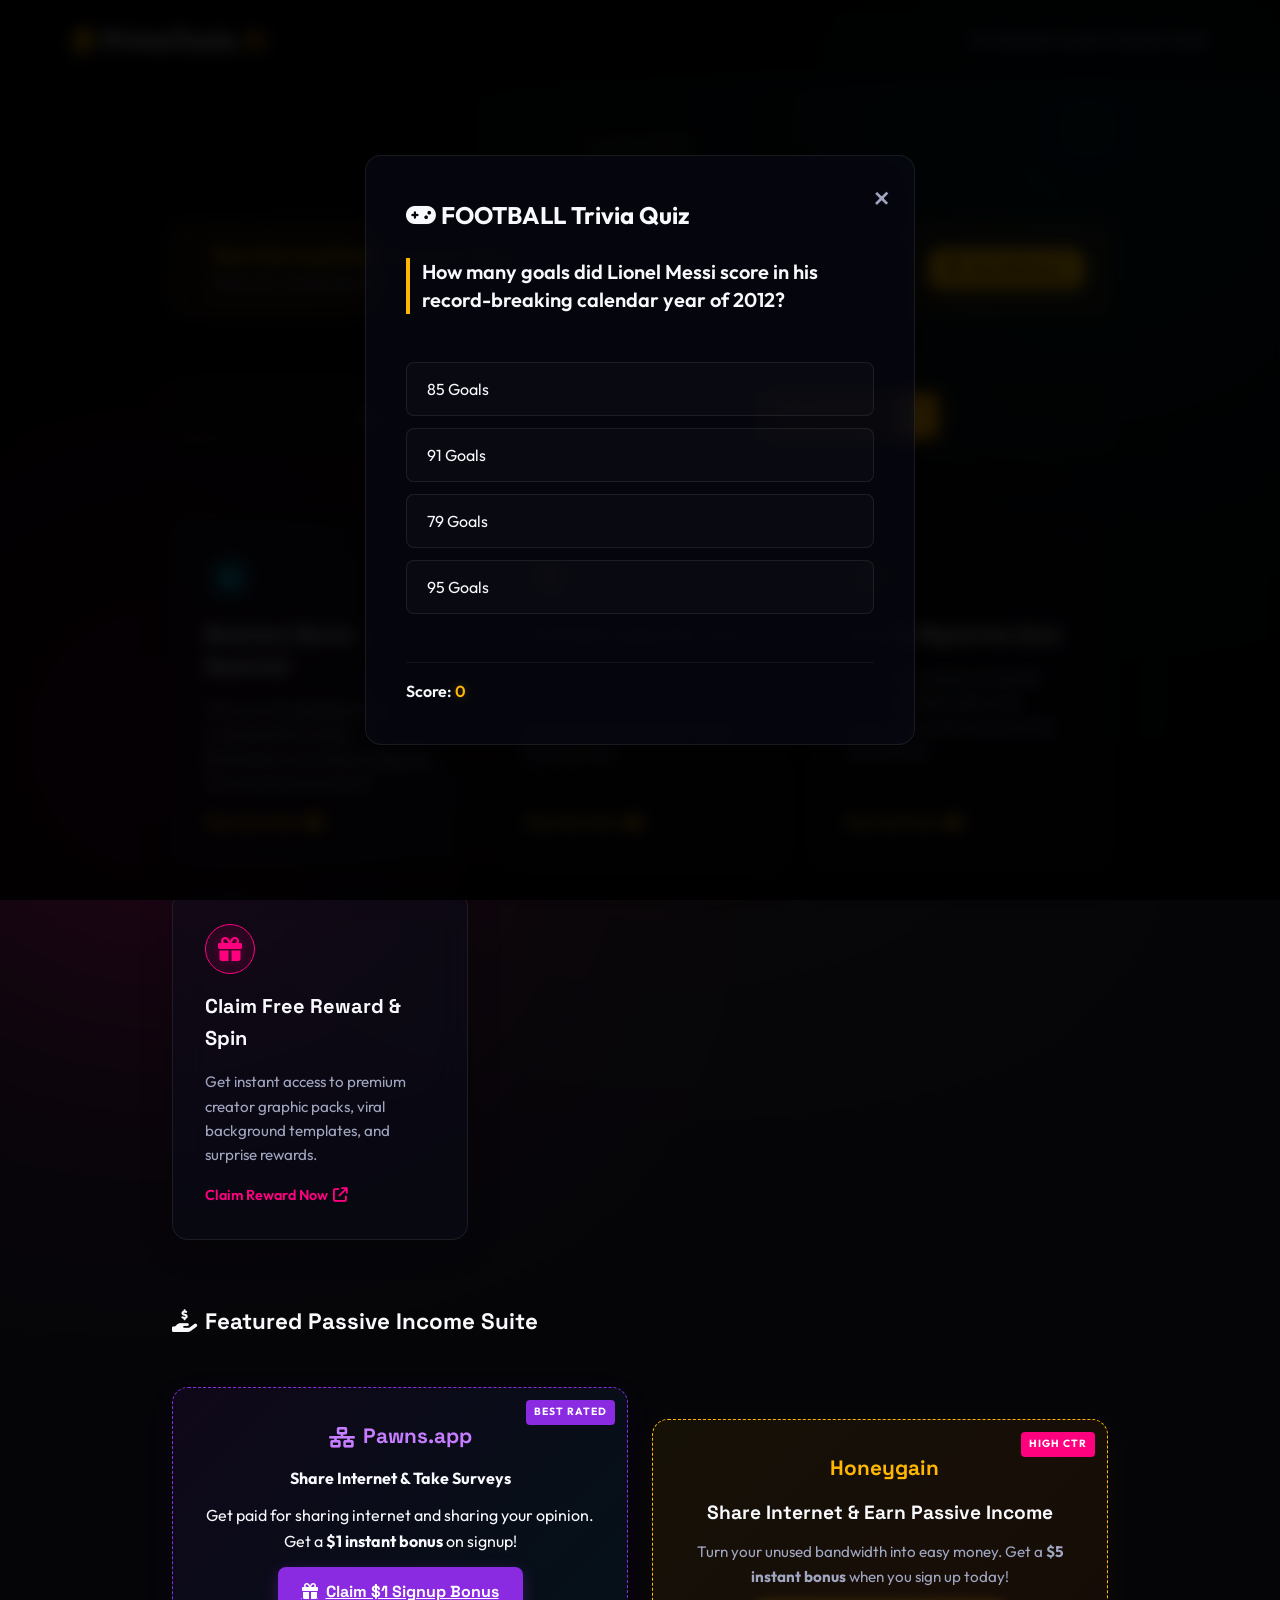
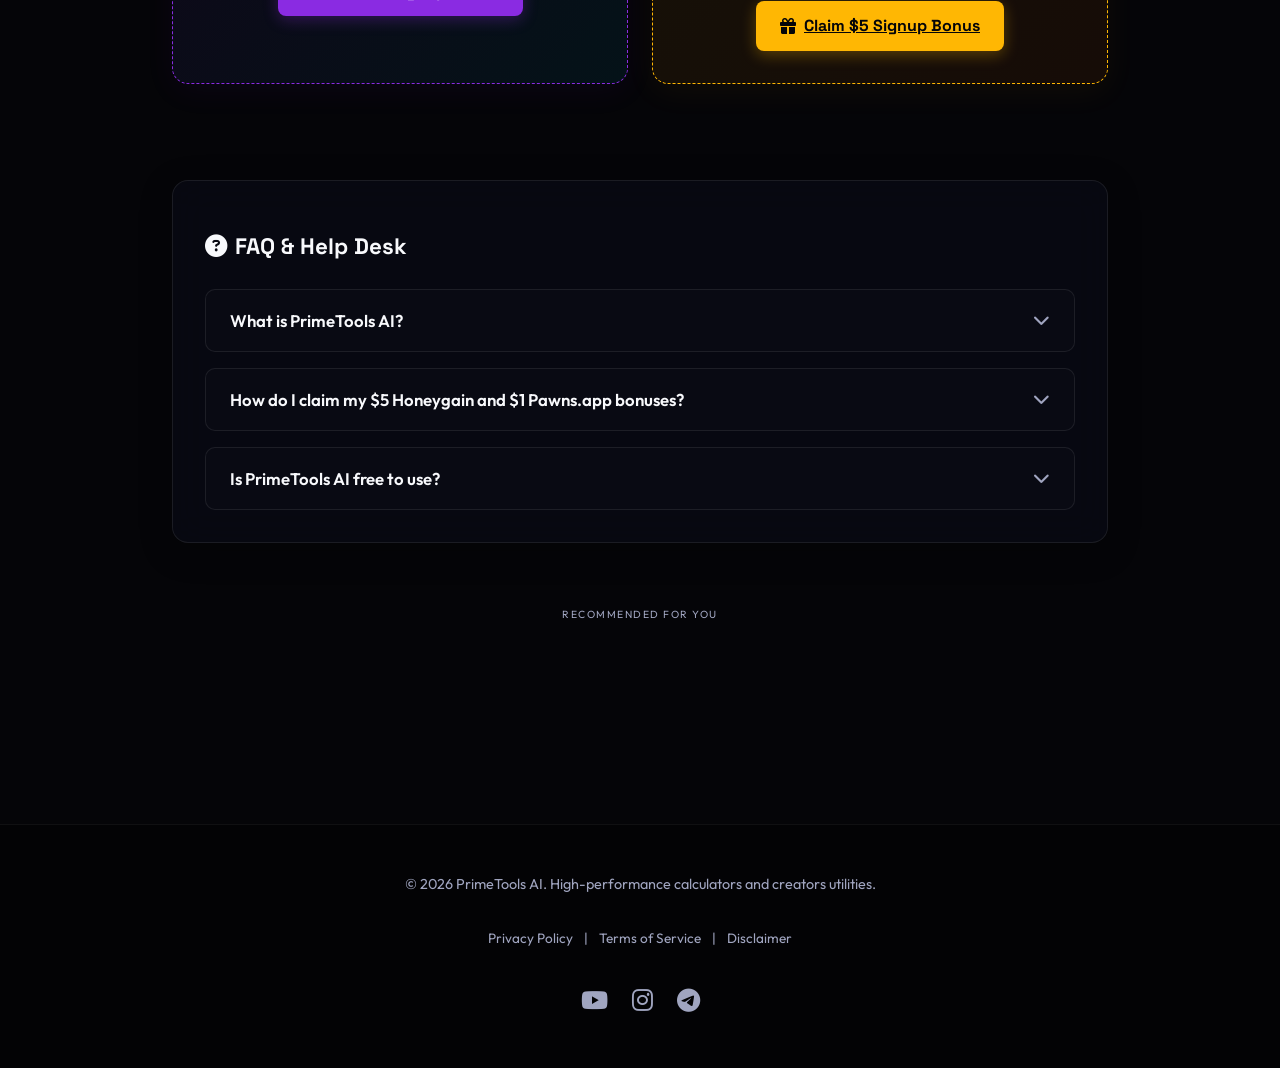
==== commit b382c671: "feat: reposition Pawns.app above Honeygain, inject additional Adsterra banners, and auto-load footba" ====
--- a/index.html
+++ b/index.html
@@ -20,6 +20,38 @@
   <div class="neon-glow glow-pink"></div>
   <div class="neon-glow glow-amber"></div>
 
+  <!-- Sticky Side Banners (Left & Right) -->
+  <div class="sticky-ad-left">
+    <span class="adsterra-badge">AD</span>
+    <div class="side-ad-wrapper">
+      <script>
+        atOptions = {
+          'key' : '234349c661143684049f8d5091c6eefd',
+          'format' : 'iframe',
+          'height' : 90,
+          'width' : 728,
+          'params' : {}
+        };
+      </script>
+      <script src="https://www.highperformanceformat.com/234349c661143684049f8d5091c6eefd/invoke.js"></script>
+    </div>
+  </div>
+  <div class="sticky-ad-right">
+    <span class="adsterra-badge">AD</span>
+    <div class="side-ad-wrapper">
+      <script>
+        atOptions = {
+          'key' : '234349c661143684049f8d5091c6eefd',
+          'format' : 'iframe',
+          'height' : 90,
+          'width' : 728,
+          'params' : {}
+        };
+      </script>
+      <script src="https://www.highperformanceformat.com/234349c661143684049f8d5091c6eefd/invoke.js"></script>
+    </div>
+  </div>
+
   <!-- Header -->
   <header>
     <div class="header-container">
@@ -95,8 +127,8 @@
         <script src="https://www.highperformanceformat.com/234349c661143684049f8d5091c6eefd/invoke.js"></script>
       </div>
 
-      <div class="grid-two-cols">
-        <!-- SIP Calculator Card -->
+      <!-- SIP Calculator Card (Placed inside its own column setup) -->
+      <div class="grid-two-cols" style="margin-bottom: 2rem;">
         <div class="glass-card tool-card">
           <div class="card-header">
             <h3><i class="fa-solid fa-sack-dollar"></i> SIP Investment Calculator</h3>
@@ -133,6 +165,59 @@
               <span>Total Future Value:</span>
               <span id="res-sip-total" class="res-value highlight-gold">₹0</span>
             </div>
+          </div>
+        </div>
+
+        <!-- Ad Slot: Mid Calculator Inline Ad 1 (728x90) -->
+        <div style="display: flex; flex-direction: column; align-items: center; justify-content: center; gap: 0.4rem; overflow: hidden; max-height: 250px;">
+          <span class="adsterra-badge">ADVERTISEMENT</span>
+          <div class="adsterra-tab-banner" style="margin: 0; text-align: center;">
+            <script>
+              atOptions = {
+                'key' : '234349c661143684049f8d5091c6eefd',
+                'format' : 'iframe',
+                'height' : 90,
+                'width' : 728,
+                'params' : {}
+              };
+            </script>
+            <script src="https://www.highperformanceformat.com/234349c661143684049f8d5091c6eefd/invoke.js"></script>
+          </div>
+        </div>
+      </div>
+
+      <!-- Ad Slot: Mid Calculator Inline Ad 2 (728x90) -->
+      <div style="display: flex; flex-direction: column; align-items: center; justify-content: center; gap: 0.4rem; overflow: hidden; margin-bottom: 2rem; max-height: 250px;">
+        <span class="adsterra-badge">ADVERTISEMENT</span>
+        <div class="adsterra-tab-banner" style="margin: 0; text-align: center;">
+          <script>
+            atOptions = {
+              'key' : '234349c661143684049f8d5091c6eefd',
+              'format' : 'iframe',
+              'height' : 90,
+              'width' : 728,
+              'params' : {}
+            };
+          </script>
+          <script src="https://www.highperformanceformat.com/234349c661143684049f8d5091c6eefd/invoke.js"></script>
+        </div>
+      </div>
+
+      <div class="grid-two-cols">
+        <!-- Ad Slot: Pre Compound Interest Card Left-Placeholder (728x90) -->
+        <div style="display: flex; flex-direction: column; align-items: center; justify-content: center; gap: 0.4rem; overflow: hidden; max-height: 250px;">
+          <span class="adsterra-badge">ADVERTISEMENT</span>
+          <div class="adsterra-tab-banner" style="margin: 0; text-align: center;">
+            <script>
+              atOptions = {
+                'key' : '234349c661143684049f8d5091c6eefd',
+                'format' : 'iframe',
+                'height' : 90,
+                'width' : 728,
+                'params' : {}
+              };
+            </script>
+            <script src="https://www.highperformanceformat.com/234349c661143684049f8d5091c6eefd/invoke.js"></script>
           </div>
         </div>
 
@@ -300,6 +385,22 @@
     <!-- Passive Income Zone (Honeygain & Pawns.app Grid) -->
     <h3 class="section-title"><i class="fa-solid fa-hand-holding-dollar"></i> Featured Passive Income Suite</h3>
     <div class="passive-grid">
+      <!-- Pawns.app Premium Affiliate Ad Card -->
+      <div class="pawns-ad-card">
+        <div class="hg-badge pawns-badge">BEST RATED</div>
+        <div class="hg-content">
+          <div class="hg-logo-sec pawns-logo-sec">
+            <i class="fa-solid fa-network-wired pawns-icon"></i>
+            <span>Pawns.app</span>
+          </div>
+          <h4>Share Internet & Take Surveys</h4>
+          <p>Get paid for sharing internet and sharing your opinion. Get a <strong>$1 instant bonus</strong> on signup!</p>
+          <a href="https://pawns.app/?r=19926794" target="_blank" class="btn btn-pawns">
+            <i class="fa-solid fa-gift"></i> Claim $1 Signup Bonus
+          </a>
+        </div>
+      </div>
+
       <!-- Honeygain Premium Affiliate Ad Card -->
       <div class="honeygain-ad-card">
         <div class="hg-badge">HIGH CTR</div>
@@ -312,22 +413,6 @@
           <p>Turn your unused bandwidth into easy money. Get a <strong>$5 instant bonus</strong> when you sign up today!</p>
           <a href="https://join.honeygain.com/YASHDBFA19" target="_blank" class="btn btn-honeygain">
             <i class="fa-solid fa-gift"></i> Claim $5 Signup Bonus
-          </a>
-        </div>
-      </div>
-
-      <!-- Pawns.app Premium Affiliate Ad Card -->
-      <div class="pawns-ad-card">
-        <div class="hg-badge pawns-badge">BEST RATED</div>
-        <div class="hg-content">
-          <div class="hg-logo-sec pawns-logo-sec">
-            <i class="fa-solid fa-network-wired pawns-icon"></i>
-            <span>Pawns.app</span>
-          </div>
-          <h4>Share Internet & Take Surveys</h4>
-          <p>Get paid for sharing internet and sharing your opinion. Get a <strong>$1 instant bonus</strong> on signup!</p>
-          <a href="https://pawns.app/?r=19926794" target="_blank" class="btn btn-pawns">
-            <i class="fa-solid fa-gift"></i> Claim $1 Signup Bonus
           </a>
         </div>
       </div>
--- a/style.css
+++ b/style.css
@@ -958,6 +958,60 @@
   flex-direction: column;
   align-items: center;
   gap: 0.4rem;
+  overflow: hidden;
+}
+
+.adsterra-banner-slot div, 
+.adsterra-tab-banner {
+  max-width: 100%;
+  overflow: hidden;
+  display: flex;
+  flex-direction: column;
+  align-items: center;
+}
+
+@media (max-width: 768px) {
+  .adsterra-banner-slot div iframe, 
+  .adsterra-tab-banner iframe {
+    transform: scale(0.9);
+    transform-origin: center top;
+  }
+}
+
+@media (max-width: 600px) {
+  .adsterra-banner-slot div iframe, 
+  .adsterra-tab-banner iframe {
+    transform: scale(0.75);
+    transform-origin: center top;
+  }
+  .adsterra-banner-slot, .adsterra-tab-banner {
+    max-height: 70px;
+    margin-bottom: 0.5rem !important;
+  }
+}
+
+@media (max-width: 480px) {
+  .adsterra-banner-slot div iframe, 
+  .adsterra-tab-banner iframe {
+    transform: scale(0.6);
+    transform-origin: center top;
+  }
+  .adsterra-banner-slot, .adsterra-tab-banner {
+    max-height: 55px;
+    margin-bottom: 0.5rem !important;
+  }
+}
+
+@media (max-width: 380px) {
+  .adsterra-banner-slot div iframe, 
+  .adsterra-tab-banner iframe {
+    transform: scale(0.48);
+    transform-origin: center top;
+  }
+  .adsterra-banner-slot, .adsterra-tab-banner {
+    max-height: 45px;
+    margin-bottom: 0.5rem !important;
+  }
 }
 
 .adsterra-badge {
@@ -1064,3 +1118,47 @@
 .footer-legal-links a:hover {
   color: var(--accent-gold) !important;
 }
+
+/* STICKY SIDE BANNERS (LEFT & RIGHT) */
+.sticky-ad-left, .sticky-ad-right {
+  position: fixed;
+  top: 55%;
+  transform: translateY(-50%);
+  width: 110px;
+  height: 580px;
+  background: rgba(13, 15, 30, 0.45);
+  backdrop-filter: var(--glass-blur);
+  border: 1px solid var(--card-border);
+  border-radius: 12px;
+  z-index: 99;
+  display: flex;
+  flex-direction: column;
+  align-items: center;
+  justify-content: center;
+  overflow: hidden;
+  box-shadow: 0 8px 32px 0 rgba(0, 0, 0, 0.3);
+}
+
+.sticky-ad-left {
+  left: 10px;
+}
+
+.sticky-ad-right {
+  right: 10px;
+}
+
+.side-ad-wrapper {
+  width: 728px;
+  height: 90px;
+  display: flex;
+  align-items: center;
+  justify-content: center;
+  transform: rotate(90deg) scale(0.75);
+  transform-origin: center;
+}
+
+@media (max-width: 1300px) {
+  .sticky-ad-left, .sticky-ad-right {
+    display: none;
+  }
+}
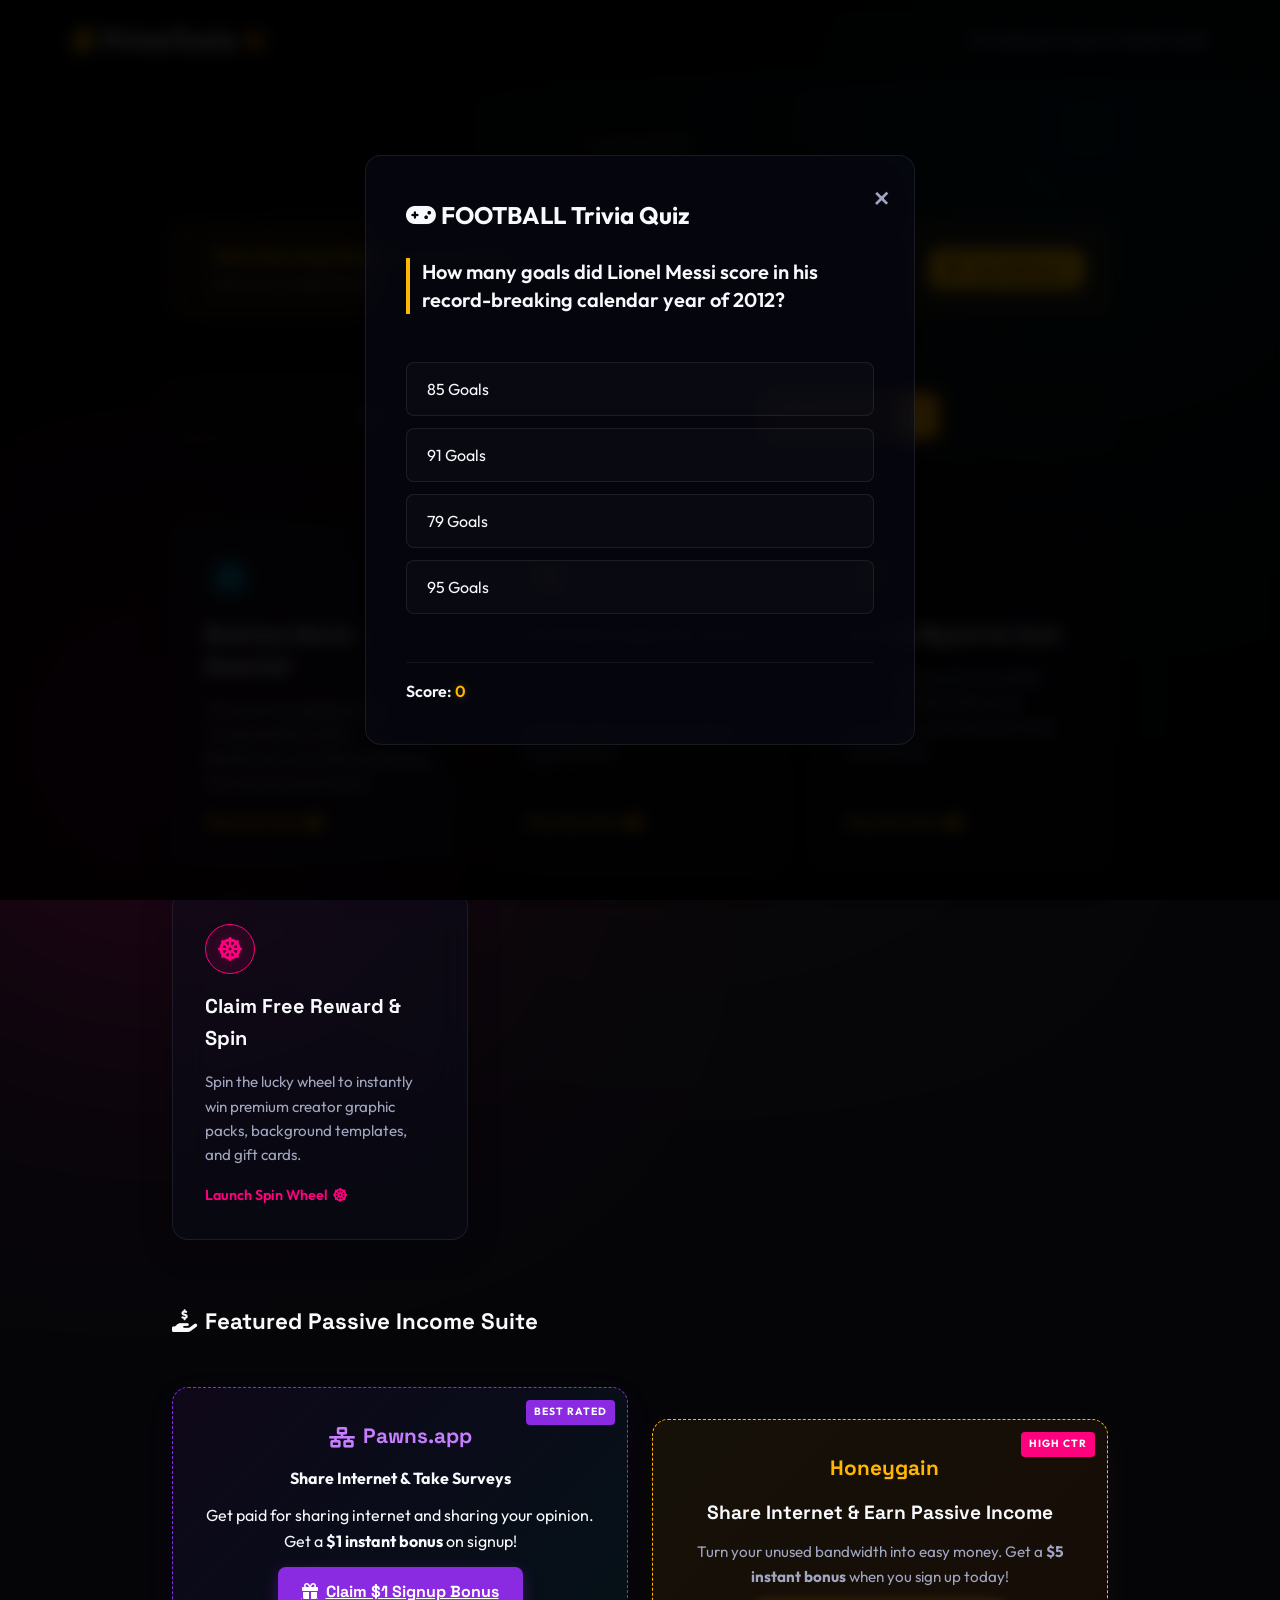
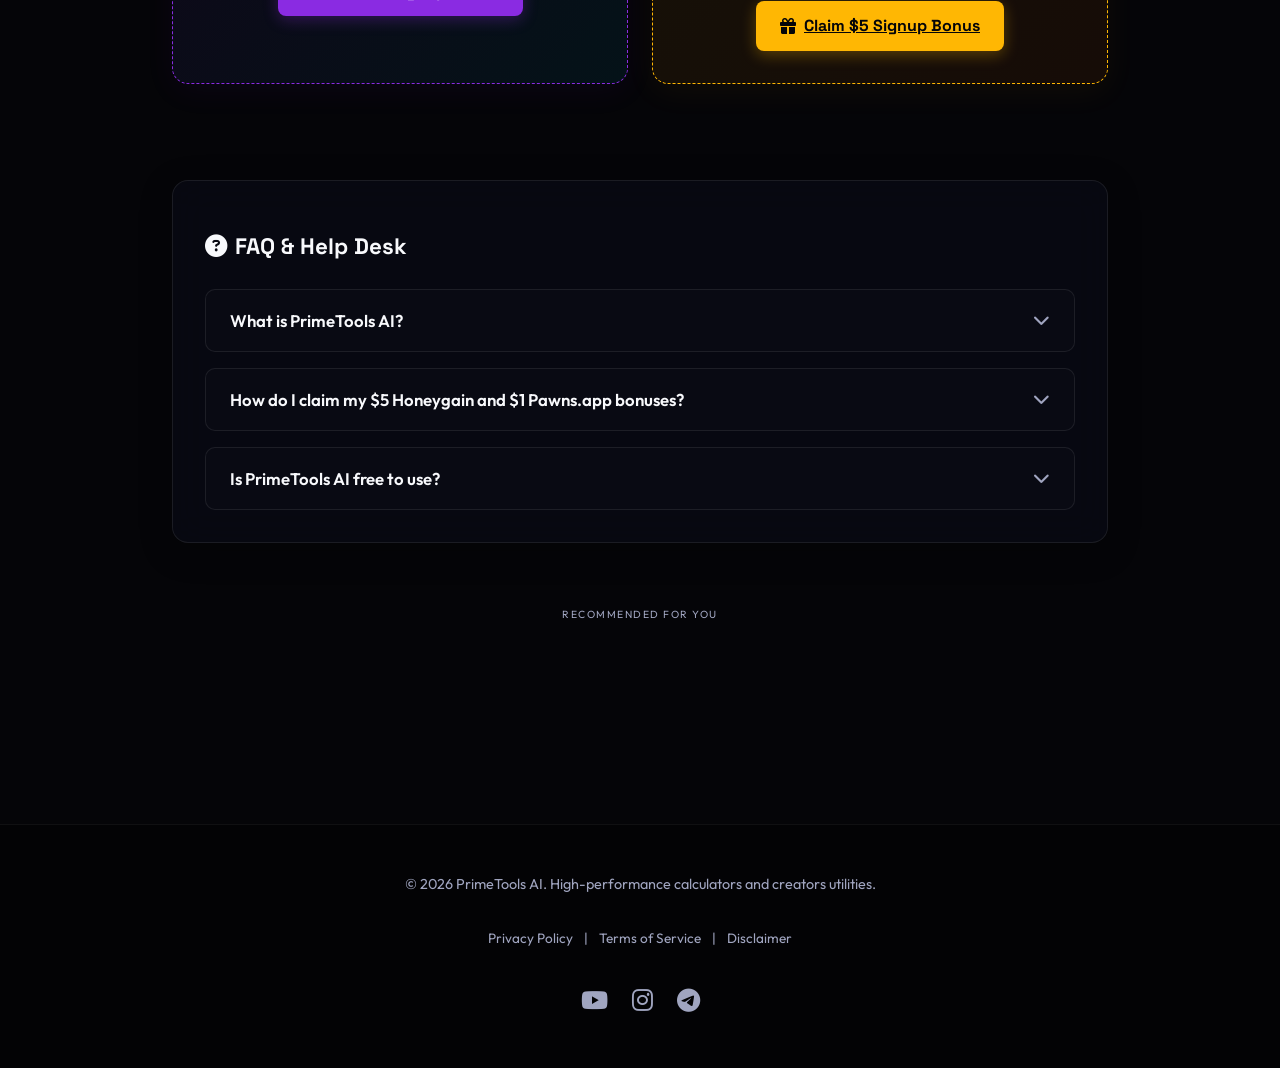
==== commit 4aaba3da: "feat: implement interactive lucky spin wheel and redirect users to Smartlink offer upon claim" ====
--- a/index.html
+++ b/index.html
@@ -370,14 +370,14 @@
           <p>Unravel the secrets of parallel universes, black holes, and mysterious cosmic events in this celestial test.</p>
           <span class="read-more">Play Quiz Now <i class="fa-solid fa-gamepad"></i></span>
         </div>
-        <!-- Smartlink Reward Offer Card (High CTR) -->
-        <div class="glass-card katha-item" onclick="window.open('https://www.effectivecpmnetwork.com/dncnmwuvv9?key=79d5ea5398e33b6b94e27617606a170c', '_blank')">
+        <!-- Smartlink Reward Offer Card (High CTR Spin Wheel integration) -->
+        <div class="glass-card katha-item" onclick="openSpinWheel()">
           <div class="katha-icon" style="background: rgba(255, 0, 127, 0.1); border-color: var(--accent-pink); color: var(--accent-pink); text-shadow: 0 0 8px var(--glow-pink);">
-            <i class="fa-solid fa-gift"></i>
+            <i class="fa-solid fa-dharmachakra fa-spin" style="animation: fa-spin 8s linear infinite;"></i>
           </div>
           <h3>Claim Free Reward & Spin</h3>
-          <p>Get instant access to premium creator graphic packs, viral background templates, and surprise rewards.</p>
-          <span class="read-more" style="color: var(--accent-pink);">Claim Reward Now <i class="fa-solid fa-arrow-up-right-from-square"></i></span>
+          <p>Spin the lucky wheel to instantly win premium creator graphic packs, background templates, and gift cards.</p>
+          <span class="read-more" style="color: var(--accent-pink);">Launch Spin Wheel <i class="fa-solid fa-dharmachakra"></i></span>
         </div>
       </div>
     </div>
@@ -538,6 +538,29 @@
     </div>
   </div>
 
+  <!-- SPIN WHEEL MODAL -->
+  <div id="spin-modal" class="modal">
+    <div class="glass-card modal-content" style="max-width: 480px; text-align: center;">
+      <span class="close-btn" onclick="closeModal('spin-modal')">&times;</span>
+      <h2><i class="fa-solid fa-dharmachakra"></i> Lucky Rewards Spin</h2>
+      <div class="modal-body" style="align-items: center; gap: 1rem;">
+        <p style="color: var(--text-secondary); font-size: 0.95rem;">Spin to claim premium creator graphic asset bundles, viral backgrounds, and cash referral rewards!</p>
+        
+        <!-- Spin Canvas Container -->
+        <div class="wheel-container" style="position: relative; margin: 1.5rem 0; width: 260px; height: 260px;">
+          <canvas id="wheel-canvas" width="260" height="260" style="border-radius: 50%; border: 4px solid var(--accent-pink); box-shadow: 0 0 20px var(--glow-pink); transition: transform 6s cubic-bezier(0.1, 0.8, 0.1, 1);"></style>
+          <div class="wheel-pointer" style="position: absolute; top: -10px; left: 50%; transform: translateX(-50%); width: 0; height: 0; border-left: 15px solid transparent; border-right: 15px solid transparent; border-top: 25px solid var(--accent-pink); z-index: 10;"></div>
+        </div>
+
+        <button id="spin-btn" class="btn btn-primary" style="background: linear-gradient(135deg, var(--accent-pink), var(--accent-gold)); box-shadow: 0 4px 15px var(--glow-pink); width: 80%;" onclick="spinTheWheel()">TAP TO SPIN</button>
+        
+        <div id="spin-result-box" class="result-row highlight-gold" style="display: none; justify-content: center; font-size: 1.15rem; font-weight: 700; margin-top: 1rem; text-shadow: 0 0 8px rgba(255,183,3,0.4);">
+          Result goes here...
+        </div>
+      </div>
+    </div>
+  </div>
+
   <script src="app.js"></script>
 </body>
 </html>
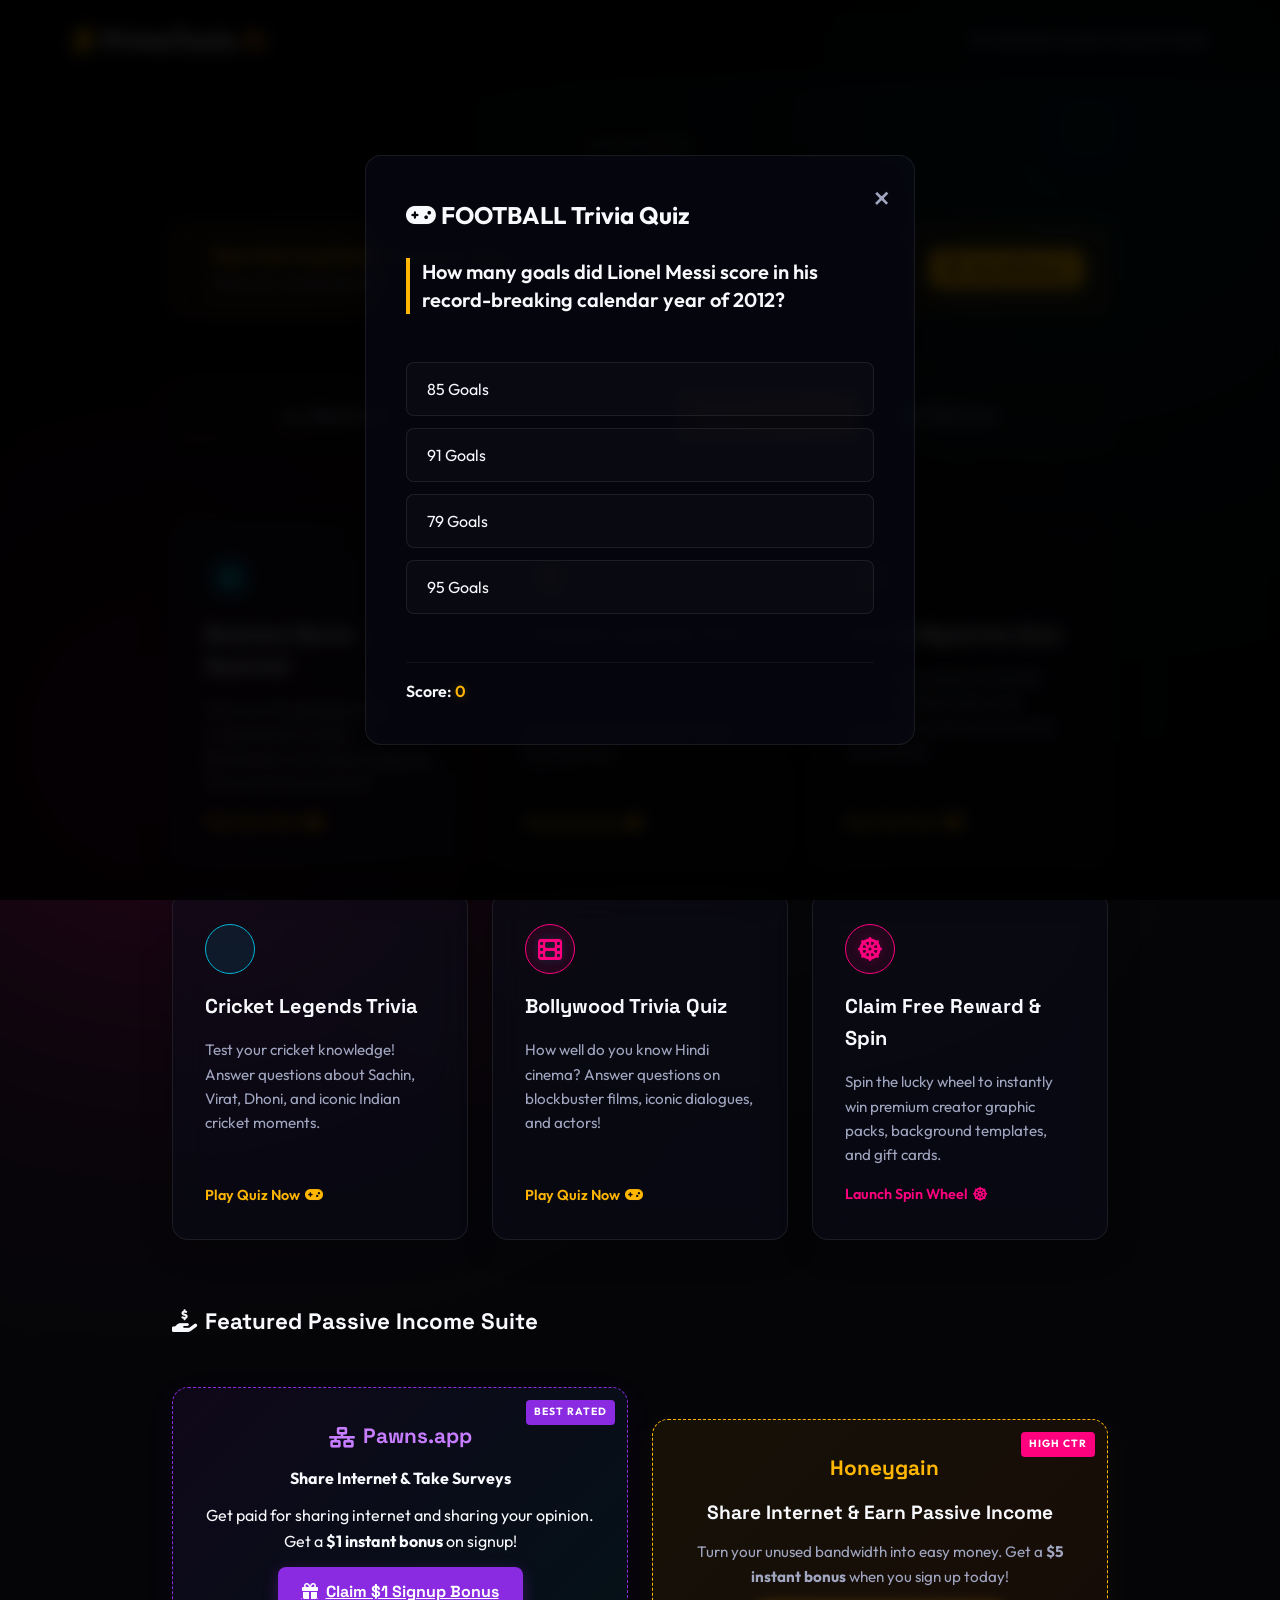
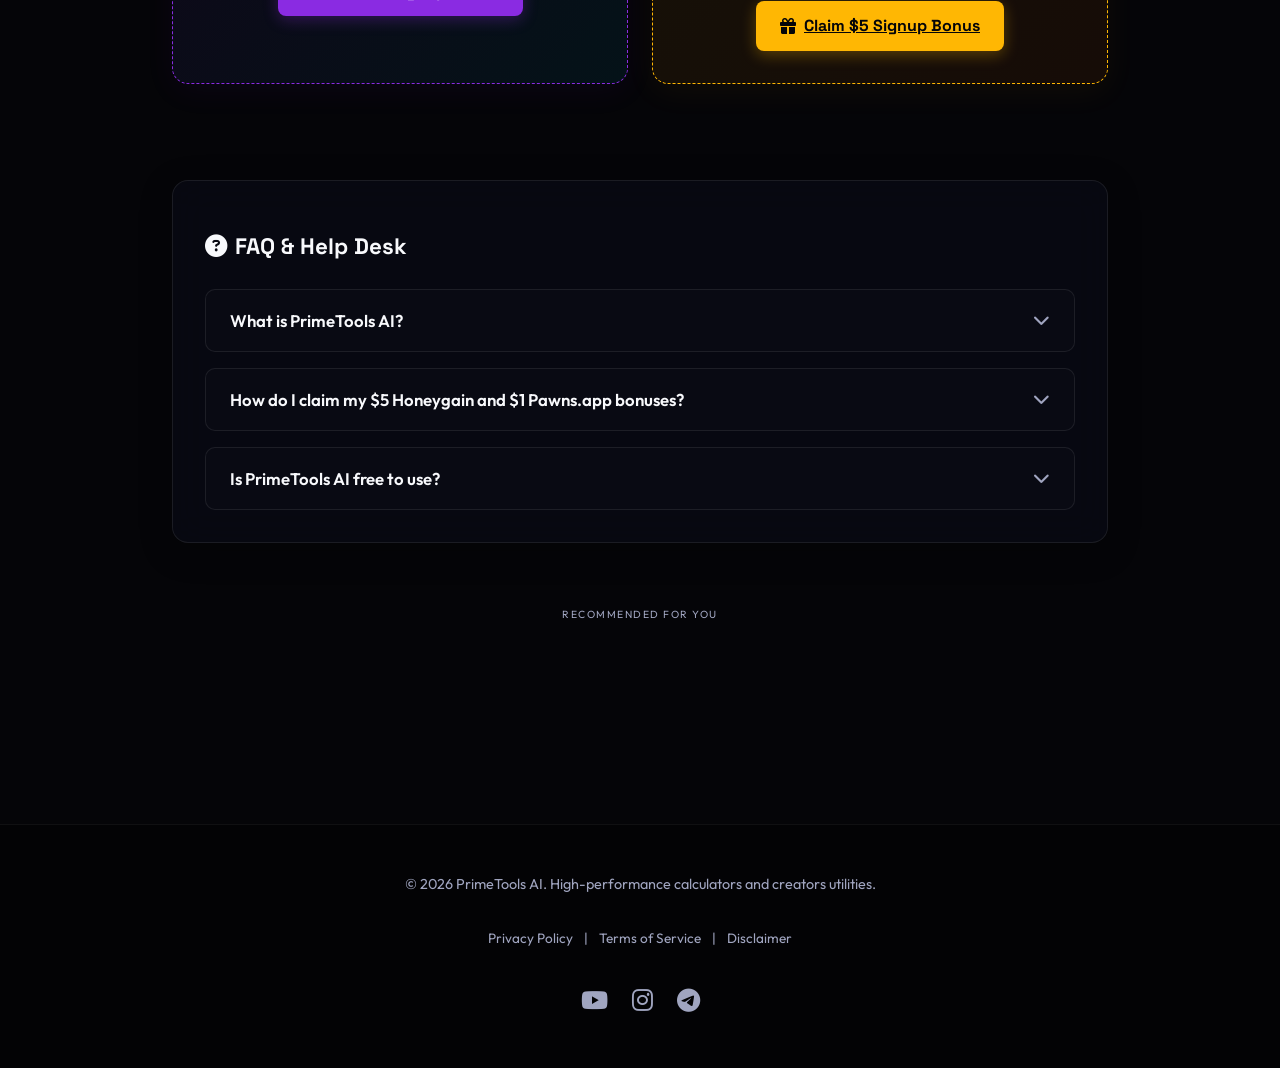
==== commit db52b52b: "feat: Massive feature expansion - EMI calc, Gold calc, Cricket/Bollywood quiz, FIFA Zone, Channel Na" ====
--- a/index.html
+++ b/index.html
@@ -109,6 +109,9 @@
       <button class="tab-btn" onclick="switchTab('quizzes')">
         <i class="fa-solid fa-gamepad"></i> Trivia Quizzes
       </button>
+      <button class="tab-btn" onclick="switchTab('fifa')">
+        <i class="fa-solid fa-futbol"></i> FIFA Zone
+      </button>
     </div>
 
     <!-- TAB CONTENT: WEALTH PLANNERS -->
@@ -261,6 +264,84 @@
           </div>
         </div>
       </div>
+
+      <!-- EMI Calculator -->
+      <div class="grid-two-cols" style="margin-bottom: 2rem; margin-top: 2rem;">
+        <div class="glass-card tool-card">
+          <div class="card-header">
+            <h3><i class="fa-solid fa-building-columns"></i> EMI Loan Calculator</h3>
+            <span class="badge badge-finance">High CPC</span>
+          </div>
+          <p class="tool-desc">Calculate your monthly EMI for home, car or personal loans easily.</p>
+          <div class="calculator-inputs">
+            <div class="input-group">
+              <label for="emi-amount">Loan Amount (₹)</label>
+              <input type="number" id="emi-amount" value="500000" min="1000">
+            </div>
+            <div class="input-group">
+              <label for="emi-rate">Interest Rate (% p.a.)</label>
+              <input type="number" id="emi-rate" value="8.5" min="1" max="30" step="0.1">
+            </div>
+            <div class="input-group">
+              <label for="emi-tenure">Loan Tenure (Years)</label>
+              <input type="number" id="emi-tenure" value="5" min="1" max="30">
+            </div>
+            <button class="btn btn-primary" onclick="calculateEMI()">Calculate EMI</button>
+          </div>
+          <div class="calculator-results" id="emi-results" style="display: none;">
+            <div class="result-row">
+              <span>Monthly EMI:</span>
+              <span id="res-emi-monthly" class="res-value highlight-gold">₹0</span>
+            </div>
+            <div class="result-row">
+              <span>Total Interest:</span>
+              <span id="res-emi-interest" class="res-value return-gain">₹0</span>
+            </div>
+            <div class="result-row total-wealth-row">
+              <span>Total Payment:</span>
+              <span id="res-emi-total" class="res-value highlight-cyan">₹0</span>
+            </div>
+          </div>
+        </div>
+
+        <!-- Gold Investment Calculator -->
+        <div class="glass-card tool-card">
+          <div class="card-header">
+            <h3><i class="fa-solid fa-coins"></i> Gold Investment Calculator</h3>
+            <span class="badge badge-finance">Finance</span>
+          </div>
+          <p class="tool-desc">Calculate the current value and projected returns of your gold investments.</p>
+          <div class="calculator-inputs">
+            <div class="input-group">
+              <label for="gold-grams">Gold Quantity (Grams)</label>
+              <input type="number" id="gold-grams" value="10" min="0.1" step="0.1">
+            </div>
+            <div class="input-group">
+              <label for="gold-buy-price">Purchase Price (₹/gram)</label>
+              <input type="number" id="gold-buy-price" value="5500" min="100">
+            </div>
+            <div class="input-group">
+              <label for="gold-years">Holding Period (Years)</label>
+              <input type="number" id="gold-years" value="5" min="1" max="50">
+            </div>
+            <button class="btn btn-primary" onclick="calculateGold()">Calculate Gold Returns</button>
+          </div>
+          <div class="calculator-results" id="gold-results" style="display: none;">
+            <div class="result-row">
+              <span>Investment Cost:</span>
+              <span id="res-gold-invested" class="res-value">₹0</span>
+            </div>
+            <div class="result-row">
+              <span>Current Market Value:</span>
+              <span id="res-gold-current" class="res-value highlight-gold">₹0</span>
+            </div>
+            <div class="result-row total-wealth-row">
+              <span>Estimated Future Value:</span>
+              <span id="res-gold-future" class="res-value return-gain">₹0</span>
+            </div>
+          </div>
+        </div>
+      </div>
     </div>
 
     <!-- TAB CONTENT: AI CREATOR TOOLS -->
@@ -330,6 +411,66 @@
           </div>
         </div>
       </div>
+
+      <!-- Channel Name Generator + Bio Generator -->
+      <div class="grid-two-cols" style="margin-top: 2rem;">
+        <!-- YouTube Channel Name Generator -->
+        <div class="glass-card tool-card">
+          <div class="card-header">
+            <h3><i class="fa-brands fa-youtube"></i> YouTube Channel Name Generator</h3>
+            <span class="badge badge-ai">Creator</span>
+          </div>
+          <p class="tool-desc">Generate unique and catchy YouTube channel names based on your niche and style.</p>
+          <div class="input-group" style="margin-bottom: 1rem;">
+            <label for="channel-niche">Channel Niche</label>
+            <select id="channel-niche">
+              <option value="motivation">Motivation & Self Help</option>
+              <option value="tech">Tech & Gadgets</option>
+              <option value="finance">Finance & Investing</option>
+              <option value="gaming">Gaming & Esports</option>
+              <option value="cricket">Cricket & Sports</option>
+              <option value="cooking">Food & Cooking</option>
+              <option value="travel">Travel & Vlog</option>
+              <option value="devotional">Devotional & Spiritual</option>
+            </select>
+          </div>
+          <button class="btn btn-primary" onclick="generateChannelNames()">Generate Channel Names</button>
+          <div class="ai-output-box" id="channel-output" style="display: none; margin-top: 1rem;">
+            <h4>Suggested Channel Names:</h4>
+            <ul class="options-list" id="channel-names-list"></ul>
+          </div>
+        </div>
+
+        <!-- Bio Generator -->
+        <div class="glass-card tool-card">
+          <div class="card-header">
+            <h3><i class="fa-brands fa-instagram"></i> Instagram / YouTube Bio Generator</h3>
+            <span class="badge badge-ai">Creator</span>
+          </div>
+          <p class="tool-desc">Generate a professional and engaging bio for your social media profiles.</p>
+          <div class="calculator-inputs">
+            <div class="input-group">
+              <label for="bio-name">Your Name / Channel Name</label>
+              <input type="text" id="bio-name" placeholder="e.g. Yash Tech">
+            </div>
+            <div class="input-group">
+              <label for="bio-type">Profile Type</label>
+              <select id="bio-type">
+                <option value="youtuber">YouTube Creator</option>
+                <option value="influencer">Instagram Influencer</option>
+                <option value="trader">Stock Market Trader</option>
+                <option value="motivator">Motivational Speaker</option>
+                <option value="cricketer">Cricket Fan Page</option>
+              </select>
+            </div>
+            <button class="btn btn-primary" onclick="generateBio()">Generate Bio</button>
+          </div>
+          <div class="ai-output-box" id="bio-output" style="display: none; margin-top: 1rem;">
+            <h4>Your Bio (Click to Copy):</h4>
+            <ul class="options-list" id="bio-list"></ul>
+          </div>
+        </div>
+      </div>
     </div>
 
     <!-- TAB CONTENT: TRIVIA QUIZZES -->
@@ -370,6 +511,20 @@
           <p>Unravel the secrets of parallel universes, black holes, and mysterious cosmic events in this celestial test.</p>
           <span class="read-more">Play Quiz Now <i class="fa-solid fa-gamepad"></i></span>
         </div>
+        <!-- Cricket Quiz Card -->
+        <div class="glass-card katha-item" onclick="startQuiz('cricket')">
+          <div class="katha-icon" style="background: rgba(0,180,216,0.1); border-color: var(--accent-blue); color: var(--accent-blue);"><i class="fa-solid fa-cricket-bat-ball"></i></div>
+          <h3>Cricket Legends Trivia</h3>
+          <p>Test your cricket knowledge! Answer questions about Sachin, Virat, Dhoni, and iconic Indian cricket moments.</p>
+          <span class="read-more">Play Quiz Now <i class="fa-solid fa-gamepad"></i></span>
+        </div>
+        <!-- Bollywood Quiz Card -->
+        <div class="glass-card katha-item" onclick="startQuiz('bollywood')">
+          <div class="katha-icon" style="background: rgba(255,0,127,0.1); border-color: var(--accent-pink); color: var(--accent-pink);"><i class="fa-solid fa-film"></i></div>
+          <h3>Bollywood Trivia Quiz</h3>
+          <p>How well do you know Hindi cinema? Answer questions on blockbuster films, iconic dialogues, and actors!</p>
+          <span class="read-more">Play Quiz Now <i class="fa-solid fa-gamepad"></i></span>
+        </div>
         <!-- Smartlink Reward Offer Card (High CTR Spin Wheel integration) -->
         <div class="glass-card katha-item" onclick="openSpinWheel()">
           <div class="katha-icon" style="background: rgba(255, 0, 127, 0.1); border-color: var(--accent-pink); color: var(--accent-pink); text-shadow: 0 0 8px var(--glow-pink);">
@@ -455,6 +610,104 @@
       <div style="width:100%; min-height:90px; padding: 1rem 0;">
         <script async="async" data-cfasync="false" src="https://pl29785603.effectivecpmnetwork.com/966409292fb639722bff7c995567f89d/invoke.js"></script>
         <div id="container-966409292fb639722bff7c995567f89d"></div>
+      </div>
+    </div>
+
+    <!-- TAB CONTENT: FIFA ZONE -->
+    <div id="fifa-tab" class="tab-content">
+      <!-- Tab Banner Ad -->
+      <div class="adsterra-tab-banner" style="margin-bottom: 1.5rem; text-align: center;">
+        <script>
+          atOptions = {
+            'key' : '234349c661143684049f8d5091c6eefd',
+            'format' : 'iframe',
+            'height' : 90,
+            'width' : 728,
+            'params' : {}
+          };
+        </script>
+        <script src="https://www.highperformanceformat.com/234349c661143684049f8d5091c6eefd/invoke.js"></script>
+      </div>
+
+      <!-- Player Comparator -->
+      <div class="glass-card tool-card" style="margin-bottom: 2rem;">
+        <div class="card-header">
+          <h3><i class="fa-solid fa-futbol"></i> Football Legends Stats Comparator</h3>
+          <span class="badge badge-ai">FIFA Zone</span>
+        </div>
+        <p class="tool-desc">Compare career statistics of football's greatest players side-by-side.</p>
+        <div class="grid-two-cols" style="margin-top: 1rem;">
+          <div class="input-group">
+            <label for="player1-select">Player 1</label>
+            <select id="player1-select">
+              <option value="messi">Lionel Messi</option>
+              <option value="ronaldo">Cristiano Ronaldo</option>
+              <option value="mbappe">Kylian Mbappe</option>
+              <option value="neymar">Neymar Jr</option>
+              <option value="pele">Pele</option>
+              <option value="maradona">Diego Maradona</option>
+            </select>
+          </div>
+          <div class="input-group">
+            <label for="player2-select">Player 2</label>
+            <select id="player2-select">
+              <option value="ronaldo">Cristiano Ronaldo</option>
+              <option value="messi">Lionel Messi</option>
+              <option value="mbappe">Kylian Mbappe</option>
+              <option value="neymar">Neymar Jr</option>
+              <option value="pele">Pele</option>
+              <option value="maradona">Diego Maradona</option>
+            </select>
+          </div>
+        </div>
+        <button class="btn btn-primary" style="margin-top: 1rem;" onclick="compareFootballPlayers()">Compare Players</button>
+        <div id="player-comparison-results" style="display:none; margin-top: 1.5rem;">
+          <div class="grid-two-cols" id="player-stats-grid" style="gap: 1rem;"></div>
+        </div>
+      </div>
+
+      <!-- Score Predictor Game -->
+      <div class="glass-card tool-card" style="margin-bottom: 2rem;">
+        <div class="card-header">
+          <h3><i class="fa-solid fa-bullseye"></i> Match Score Predictor</h3>
+          <span class="badge badge-ai">Fun Game</span>
+        </div>
+        <p class="tool-desc">Select two teams and predict the final match score to test your football intuition!</p>
+        <div class="grid-two-cols" style="margin-top: 1rem;">
+          <div class="input-group">
+            <label for="team1-select">Home Team</label>
+            <select id="team1-select">
+              <option value="Brazil">🇧🇷 Brazil</option>
+              <option value="Argentina">🇦🇷 Argentina</option>
+              <option value="France">🇫🇷 France</option>
+              <option value="Germany">🇩🇪 Germany</option>
+              <option value="England">🏴󠁧󠁢󠁥󠁮󠁧󠁿 England</option>
+              <option value="Spain">🇪🇸 Spain</option>
+              <option value="Portugal">🇵🇹 Portugal</option>
+              <option value="Italy">🇮🇹 Italy</option>
+              <option value="India">🇮🇳 India</option>
+            </select>
+          </div>
+          <div class="input-group">
+            <label for="team2-select">Away Team</label>
+            <select id="team2-select">
+              <option value="Argentina">🇦🇷 Argentina</option>
+              <option value="Brazil">🇧🇷 Brazil</option>
+              <option value="France">🇫🇷 France</option>
+              <option value="Germany">🇩🇪 Germany</option>
+              <option value="England">🏴󠁧󠁢󠁥󠁮󠁧󠁿 England</option>
+              <option value="Spain">🇪🇸 Spain</option>
+              <option value="Portugal">🇵🇹 Portugal</option>
+              <option value="Italy">🇮🇹 Italy</option>
+              <option value="India">🇮🇳 India</option>
+            </select>
+          </div>
+        </div>
+        <button class="btn btn-primary" style="margin-top: 1rem; background: linear-gradient(135deg, #00b4d8, #0077b6);" onclick="predictMatchScore()">🎯 Predict Match Score</button>
+        <div class="calculator-results" id="score-predictor-results" style="display:none; margin-top: 1.5rem; text-align: center; flex-direction: column; gap: 1rem;">
+          <div id="score-display" style="font-size: 2.5rem; font-weight: 800; color: var(--accent-gold); text-shadow: 0 0 15px rgba(255,183,3,0.4);"></div>
+          <p id="score-analysis" style="color: var(--text-secondary); font-size: 0.95rem;"></p>
+        </div>
       </div>
     </div>
 
--- a/style.css
+++ b/style.css
@@ -738,6 +738,19 @@
     justify-content: center;
     width: 100%;
   }
+  .grid-two-cols {
+    grid-template-columns: 1fr !important;
+    gap: 1.5rem;
+  }
+  .main-container {
+    padding: 1.5rem 1rem;
+  }
+  .passive-grid {
+    grid-template-columns: 1fr !important;
+  }
+  .faq-container {
+    padding: 1.25rem !important;
+  }
 }
 
 /* HONEYGAIN AFFILIATE CARD */
@@ -1098,7 +1111,7 @@
   padding: 0 1.5rem;
   color: var(--text-secondary);
   font-size: 0.95rem;
-  line-height: 1.5;
+  line-height: 1.6;
 }
 
 .faq-item.active {
@@ -1106,9 +1119,17 @@
   background: rgba(255, 183, 3, 0.03);
 }
 
+.faq-item.active .faq-content {
+  max-height: 1000px !important;
+  padding-bottom: 1.25rem;
+  padding-top: 0.5rem;
+  color: #e0e2ee;
+}
+
 .faq-item.active .faq-toggle {
   color: var(--accent-gold);
 }
+
 
 /* LEGAL LINKS IN FOOTER */
 .footer-legal-links a {
@@ -1162,3 +1183,150 @@
     display: none;
   }
 }
+
+/* ── ASTRO ZONE CUSTOM STYLES ─────────────────────────────── */
+.astro-body {
+  background: #060408 !important; /* Deep dark Vedic night sky theme */
+}
+
+.glow-saffron-large {
+  width: 55vw;
+  height: 55vw;
+  top: -10vw;
+  left: -15vw;
+  background: radial-gradient(circle, rgba(255, 111, 0, 0.18), transparent 70%);
+  z-index: -1;
+  pointer-events: none;
+}
+
+.glow-gold-large {
+  width: 45vw;
+  height: 45vw;
+  bottom: -5vw;
+  right: -10vw;
+  background: radial-gradient(circle, rgba(255, 183, 3, 0.15), transparent 70%);
+  z-index: -1;
+  pointer-events: none;
+}
+
+.astro-card {
+  border: 1px solid rgba(255, 111, 0, 0.15) !important;
+  box-shadow: 0 8px 32px 0 rgba(255, 111, 0, 0.05) !important;
+}
+
+.astro-card:hover {
+  border-color: rgba(255, 111, 0, 0.35) !important;
+  box-shadow: 0 8px 32px 0 rgba(255, 111, 0, 0.1) !important;
+}
+
+.astro-results-box {
+  background: rgba(255, 255, 255, 0.02);
+  border: 1px solid rgba(255, 111, 0, 0.1);
+  padding: 1.5rem;
+  border-radius: 12px;
+  text-align: left;
+}
+
+.astro-result-section {
+  border-bottom: 1px solid rgba(255,255,255,0.05);
+  padding-bottom: 0.75rem;
+  margin-bottom: 0.75rem;
+}
+
+.astro-result-section:last-of-type {
+  border-bottom: none;
+  padding-bottom: 0;
+  margin-bottom: 0;
+}
+
+.score-circle-wrapper {
+  background: radial-gradient(circle, rgba(255,183,3,0.1), transparent);
+  border: 3px double var(--accent-gold);
+  border-radius: 50%;
+  box-shadow: 0 0 20px rgba(255,183,3,0.15);
+}
+
+/* ── NEW FEATURES: AI OUTPUT BOX ──────────────────────── */
+.ai-output-box {
+  background: rgba(255,255,255,0.02);
+  border: 1px solid rgba(255,255,255,0.08);
+  border-radius: 10px;
+  padding: 1rem;
+  display: flex;
+  flex-direction: column;
+  gap: 0.5rem;
+}
+
+.ai-output-box h4 {
+  font-size: 0.85rem;
+  color: var(--text-secondary);
+  text-transform: uppercase;
+  letter-spacing: 0.06em;
+  margin-bottom: 0.5rem;
+}
+
+.options-list {
+  list-style: none;
+  display: flex;
+  flex-direction: column;
+  gap: 0.4rem;
+}
+
+.options-list li {
+  background: rgba(255,183,3,0.05);
+  border: 1px solid rgba(255,183,3,0.15);
+  border-radius: 8px;
+  padding: 0.6rem 0.9rem;
+  font-size: 0.9rem;
+  cursor: pointer;
+  transition: all 0.2s ease;
+  position: relative;
+}
+
+.options-list li:hover {
+  background: rgba(255,183,3,0.12);
+  border-color: var(--accent-gold);
+  transform: translateX(4px);
+}
+
+.options-list li::after {
+  content: "📋";
+  position: absolute;
+  right: 0.75rem;
+  top: 50%;
+  transform: translateY(-50%);
+  opacity: 0;
+  transition: opacity 0.2s;
+}
+
+.options-list li:hover::after {
+  opacity: 1;
+}
+
+/* ── FIFA TAB STYLING ──────────────────────────────────── */
+.badge-finance {
+  background: rgba(0,180,216,0.15);
+  color: var(--accent-blue);
+  border-color: var(--accent-blue);
+}
+
+.highlight-gold { color: var(--accent-gold) !important; }
+.highlight-cyan { color: var(--accent-blue) !important; }
+.return-gain { color: #4caf50 !important; }
+
+/* ── ASTRO RESULTS BOX ─────────────────────────────────── */
+.astro-results-box {
+  background: rgba(255,111,0,0.04);
+  border: 1px solid rgba(255,111,0,0.12);
+  border-radius: 12px;
+  padding: 1.25rem;
+}
+
+/* ── RESPONSIVE: NEW FEATURE GRIDS ────────────────────── */
+@media (max-width: 768px) {
+  .astro-numbers-row {
+    flex-direction: column !important;
+    gap: 0.5rem !important;
+  }
+}
+
